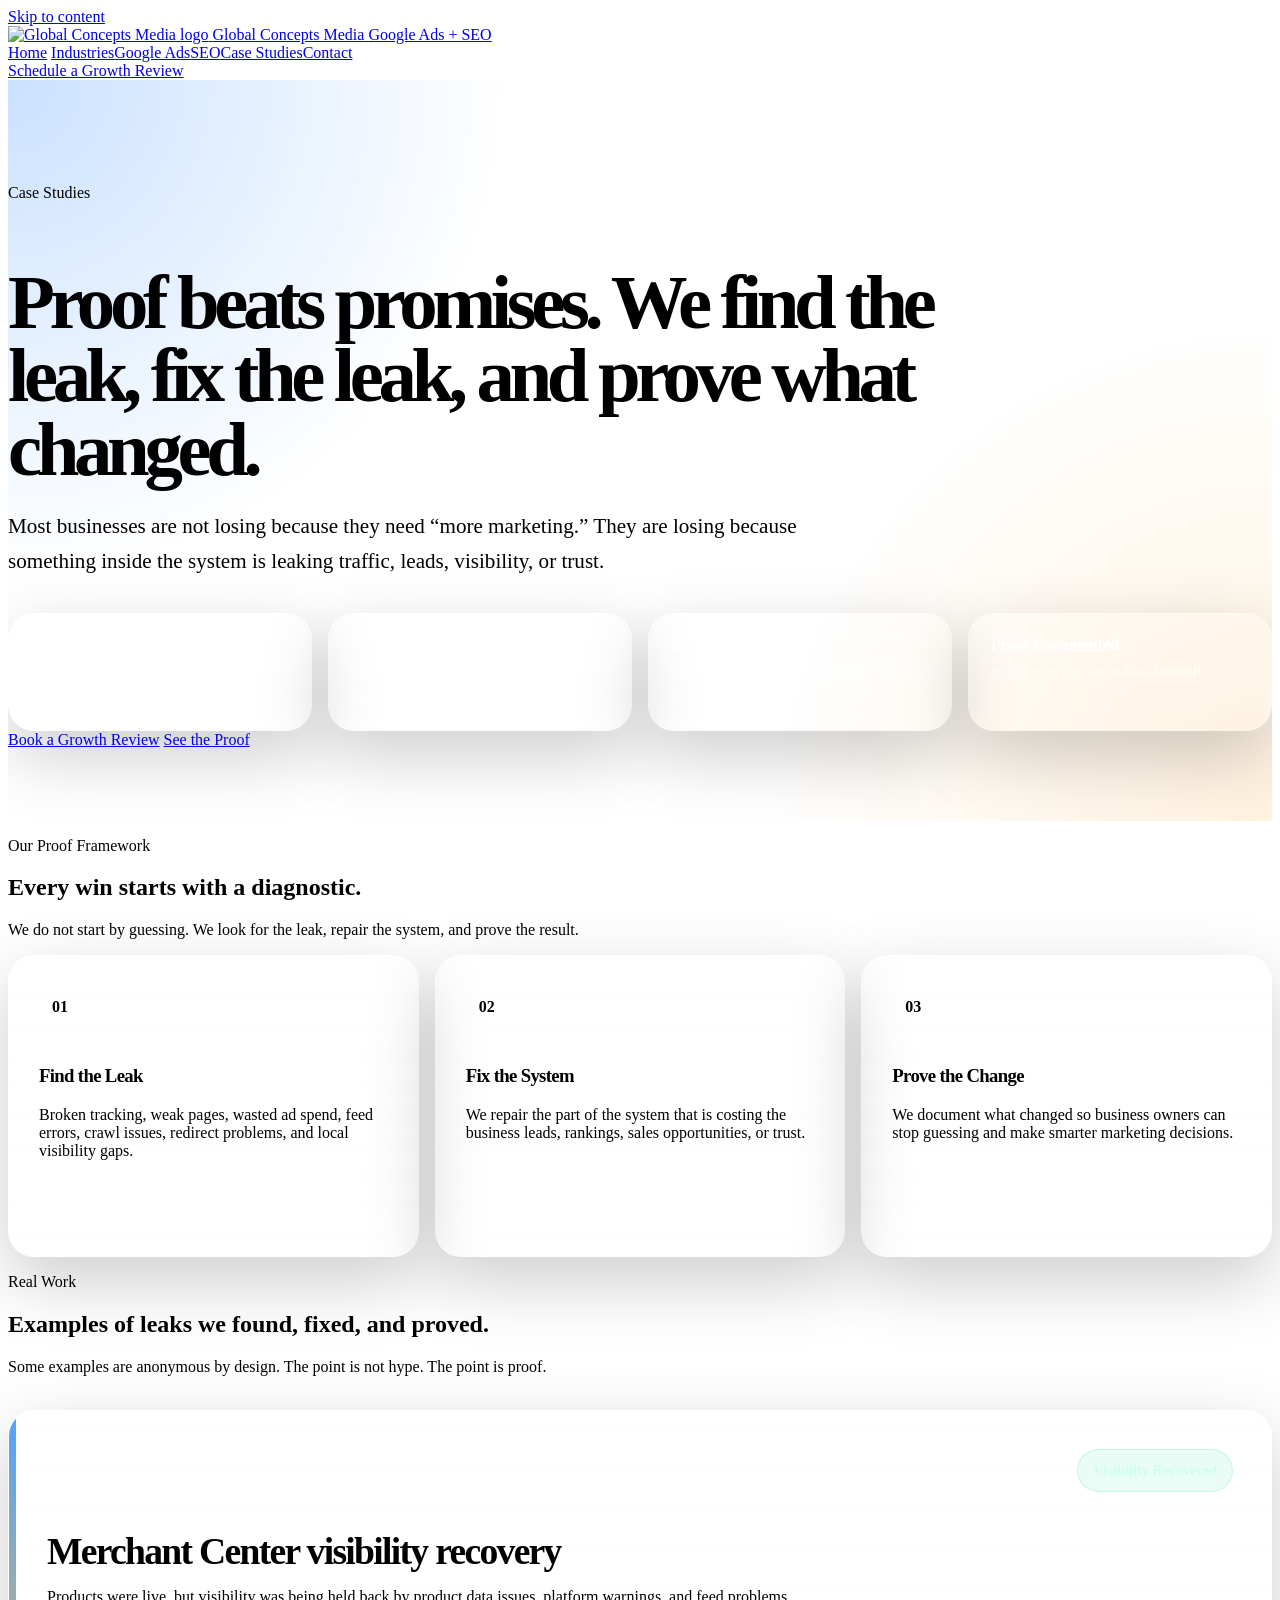
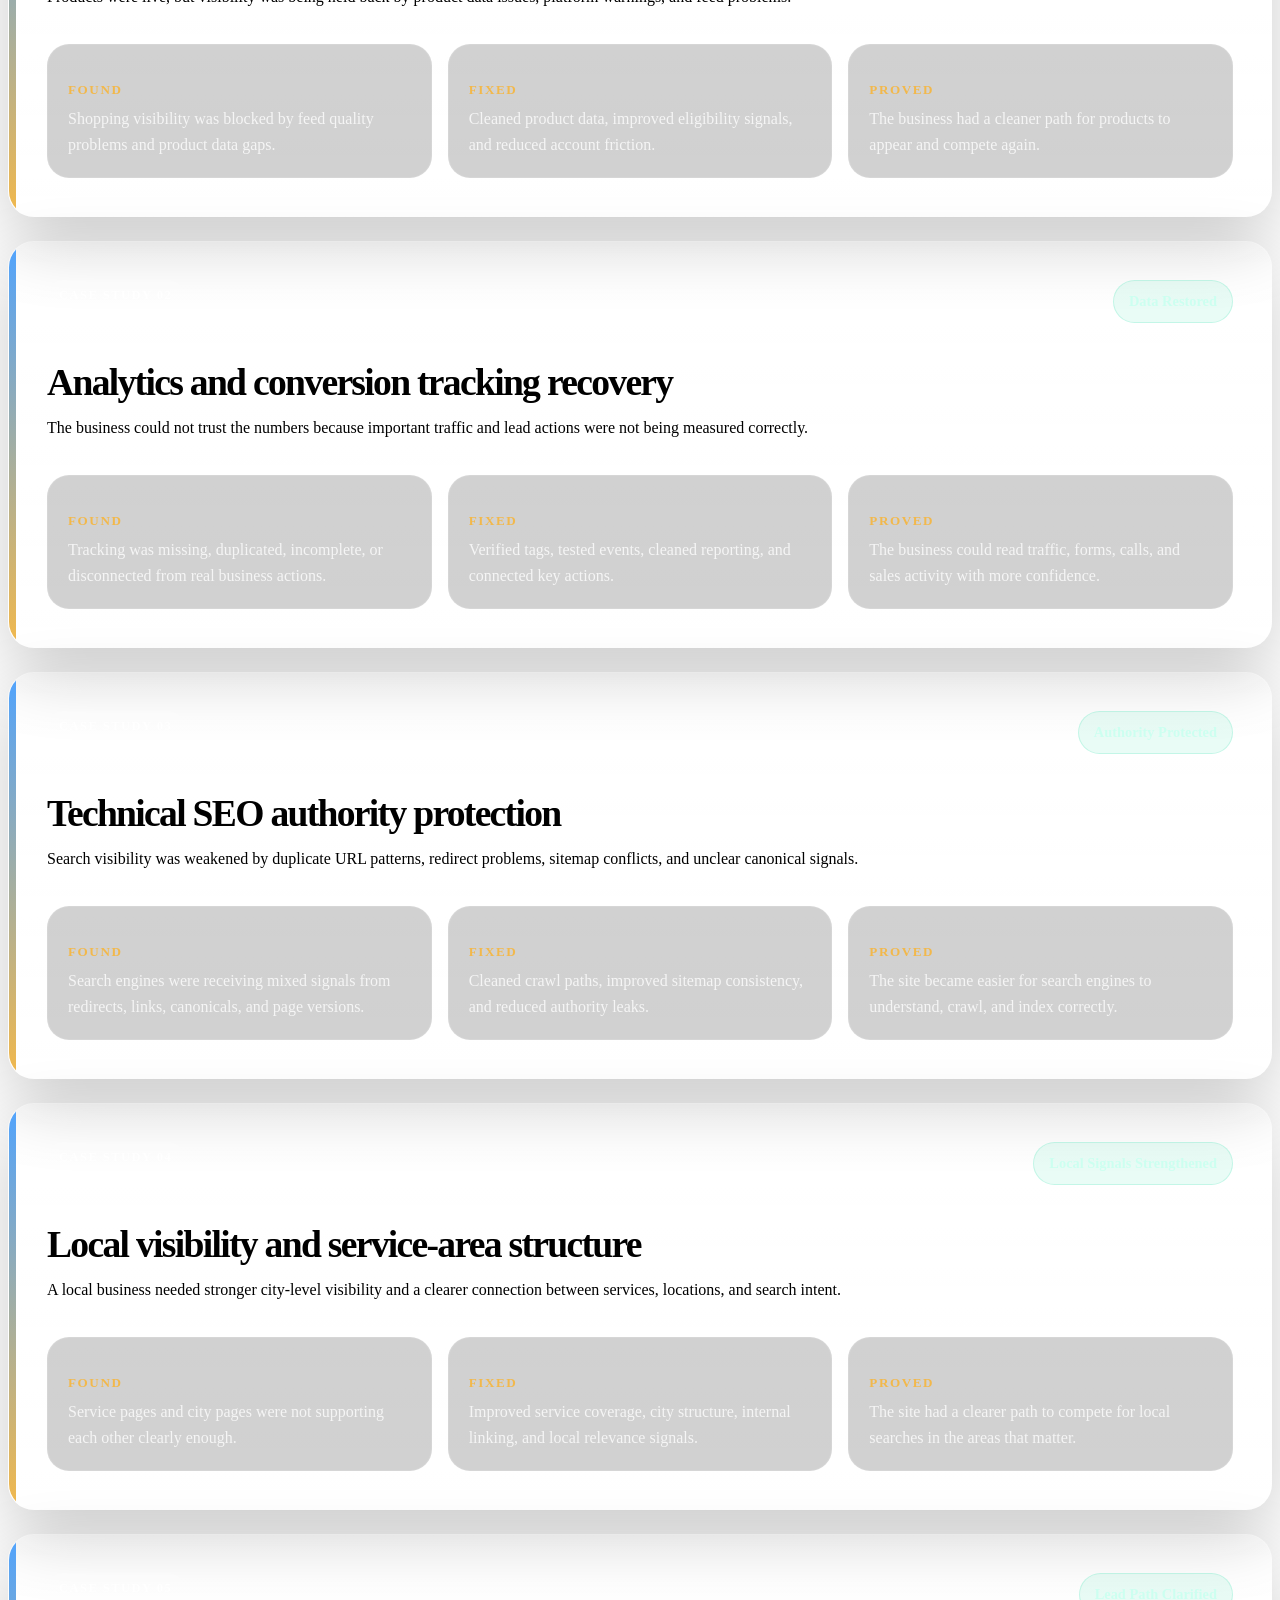
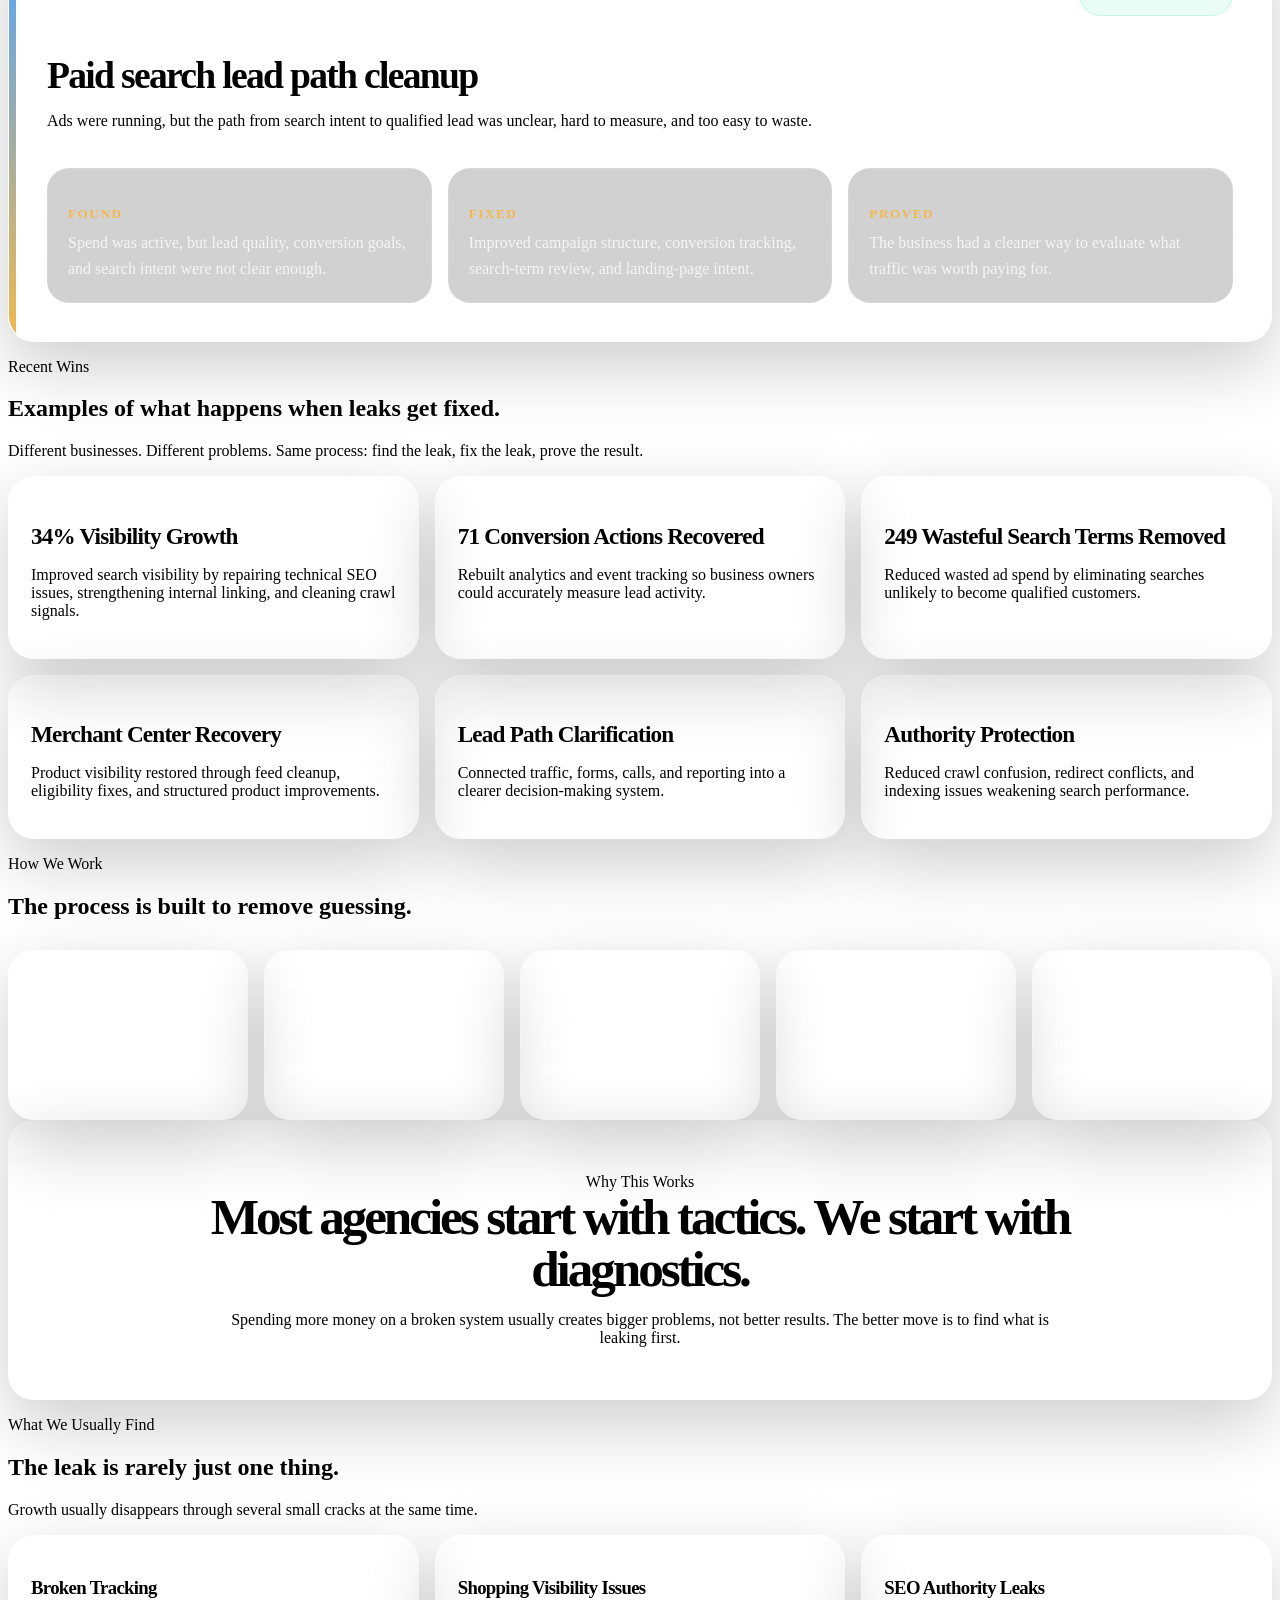
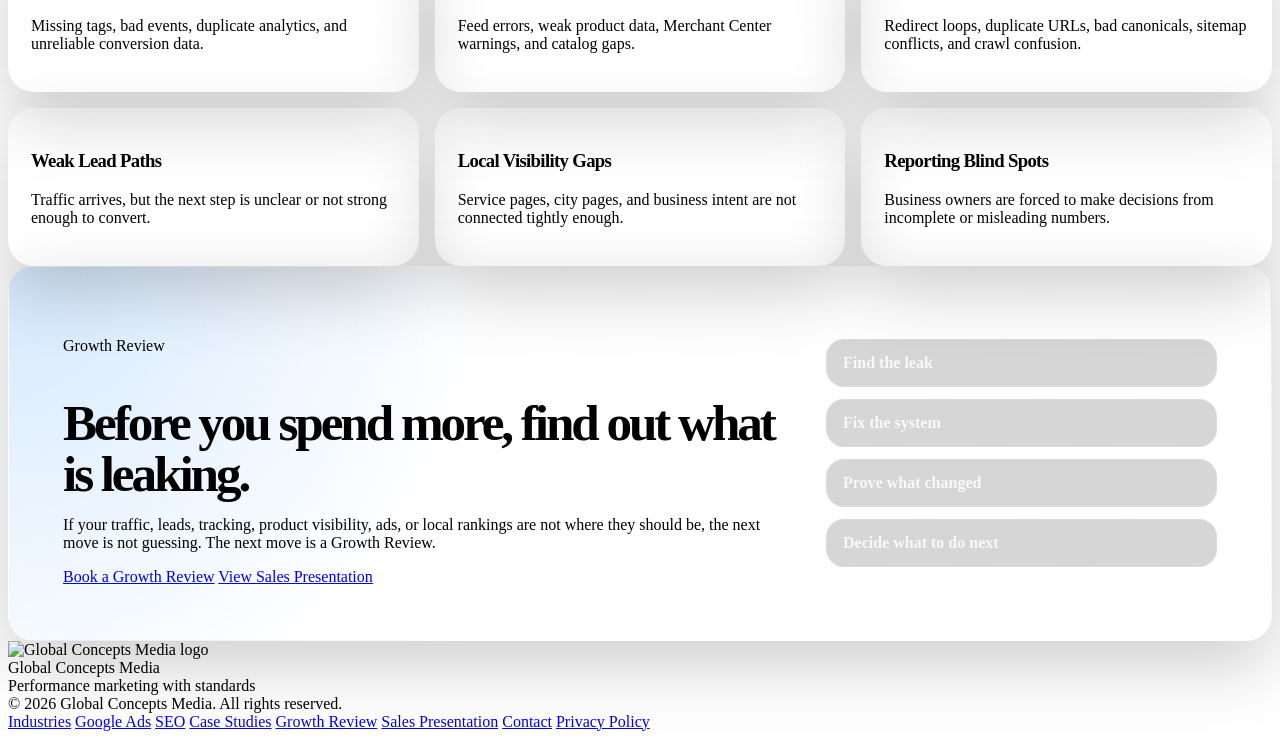
==== case-studies.html @ af535444 "Add files via upload" ====
<!doctype html>
<html lang="en">
<head>
  <meta charset="utf-8" />
  <meta name="viewport" content="width=device-width,initial-scale=1" />
  <meta name="description" content="Case studies from Global Concepts Media showing how we find traffic leaks, fix broken marketing systems, and prove measurable results." />

  <script async src="https://www.googletagmanager.com/gtag/js?id=G-0SN72D1GNG"></script>
  <script>
    window.dataLayer = window.dataLayer || [];
    function gtag(){dataLayer.push(arguments);}
    gtag('js', new Date());
    gtag('config', 'G-0SN72D1GNG', { anonymize_ip: true });
  </script>

  <title>Case Studies | Proof of Work | Global Concepts Media</title>
  <link rel="canonical" href="https://globalconceptsmedia.com/case-studies" />

  <link rel="icon" href="./images/logo.jpg" />
<link rel="stylesheet" href="./styles.css?v=20260812-1" />
<script defer src="./shared.js?v=20260812-1"></script>

  <style>
    .case-hero{position:relative;overflow:hidden;padding:88px 0 72px;background:radial-gradient(circle at top left,rgba(64,148,255,.28),transparent 34%),radial-gradient(circle at bottom right,rgba(255,180,70,.18),transparent 34%)}
    .case-hero h1{max-width:980px;font-size:clamp(2.7rem,6vw,5.5rem);line-height:.96;letter-spacing:-.07em;margin-bottom:22px}
    .case-hero .subhead{max-width:800px;font-size:clamp(1.08rem,2vw,1.32rem);line-height:1.65}
    .trust-strip,.proof-path,.case-grid,.wins-grid,.leak-grid,.timeline-grid{display:grid;gap:16px}
    .trust-strip{grid-template-columns:repeat(4,1fr);margin-top:34px}
    .proof-path,.case-grid,.wins-grid,.leak-grid{grid-template-columns:repeat(3,1fr)}
    .timeline-grid{grid-template-columns:repeat(5,1fr);margin-top:30px}
    .trust-item,.proof-step,.case-card,.win-card,.leak-card,.timeline-step,.position-box,.growth-review-box{border:1px solid rgba(255,255,255,.13);background:linear-gradient(180deg,rgba(255,255,255,.075),rgba(255,255,255,.035));border-radius:26px;box-shadow:0 24px 70px rgba(0,0,0,.20)}
    .trust-item,.win-card,.leak-card,.timeline-step{padding:22px}
    .trust-item strong{display:block;color:#fff;margin-bottom:6px}
    .trust-item span,.timeline-step p{color:rgba(255,255,255,.74);line-height:1.5}
    .proof-step{padding:30px;min-height:240px}
    .proof-step .num{display:inline-flex;width:42px;height:42px;align-items:center;justify-content:center;border-radius:999px;background:rgba(255,255,255,.12);font-weight:900;margin-bottom:18px}
    .proof-step h3,.win-card h3,.leak-card h3{letter-spacing:-.035em}
    .case-stack{display:grid;gap:24px;margin-top:34px}
    .case-card{position:relative;overflow:hidden;padding:clamp(24px,4vw,38px)}
    .case-card:before{content:"";position:absolute;inset:0 auto 0 0;width:7px;background:linear-gradient(180deg,#4fa3ff,#f2b84b)}
    .case-top{display:flex;justify-content:space-between;gap:24px;align-items:flex-start;margin-bottom:22px}
    .case-label{display:inline-flex;padding:8px 12px;border-radius:999px;background:rgba(255,255,255,.09);color:rgba(255,255,255,.78);font-size:.78rem;font-weight:900;text-transform:uppercase;letter-spacing:.12em;margin-bottom:14px}
    .case-card h3{font-size:clamp(1.7rem,3vw,2.35rem);line-height:1.06;letter-spacing:-.045em;margin-bottom:12px}
    .result-badge{flex:0 0 auto;border-radius:999px;padding:12px 15px;background:rgba(99,230,190,.14);border:1px solid rgba(99,230,190,.28);color:#ccfff0;font-weight:900;font-size:.9rem;white-space:nowrap}
    .case-box{border-radius:22px;padding:20px;background:rgba(0,0,0,.18);border:1px solid rgba(255,255,255,.11)}
    .case-box h4{margin-bottom:8px;font-size:.82rem;text-transform:uppercase;letter-spacing:.12em;color:#f2b84b}
    .case-box p{margin:0;color:rgba(255,255,255,.78);line-height:1.6}
    .win-card h3{font-size:1.45rem;margin-bottom:10px}
    .timeline-step strong{display:block;font-size:1.05rem;color:#fff;margin-bottom:8px}
    .position-box{padding:clamp(28px,5vw,52px);text-align:center}
    .position-box h2{max-width:880px;margin:0 auto 16px;font-size:clamp(2rem,4vw,3.4rem);line-height:1.02;letter-spacing:-.06em}
    .position-box p{max-width:820px;margin:0 auto}
    .growth-review-box{padding:clamp(30px,5vw,54px);background:radial-gradient(circle at top left,rgba(79,163,255,.24),transparent 36%),linear-gradient(135deg,rgba(255,255,255,.10),rgba(255,255,255,.04))}
    .growth-review-inner{display:grid;grid-template-columns:1.5fr .8fr;gap:30px;align-items:center}
    .growth-review-inner h2{font-size:clamp(2.1rem,4vw,3.6rem);letter-spacing:-.06em;line-height:1;margin-bottom:16px}
    .review-list{display:grid;gap:12px}
    .review-list div{padding:14px 16px;border-radius:18px;background:rgba(0,0,0,.16);border:1px solid rgba(255,255,255,.10);color:rgba(255,255,255,.82);font-weight:800}
    @media(max-width:900px){.trust-strip,.proof-path,.case-grid,.wins-grid,.leak-grid,.timeline-grid,.growth-review-inner{grid-template-columns:1fr}.case-top{flex-direction:column}.result-badge{white-space:normal}}
  </style>
</head>

<body>
  <a class="skip-link" href="#main">Skip to content</a>
  <div id="site-header"></div>

  <main id="main">

    <section class="page-hero case-hero">
      <div class="container">
        <p class="eyebrow">Case Studies</p>
        <h1>Proof beats promises. <span class="grad">We find the leak, fix the leak, and prove what changed.</span></h1>
        <p class="subhead">Most businesses are not losing because they need “more marketing.” They are losing because something inside the system is leaking traffic, leads, visibility, or trust.</p>

        <div class="trust-strip">
          <div class="trust-item"><strong>Tracking Repaired</strong><span>So decisions are based on real activity.</span></div>
          <div class="trust-item"><strong>Visibility Recovered</strong><span>So pages and products can be found again.</span></div>
          <div class="trust-item"><strong>Lead Paths Clarified</strong><span>So traffic has a better chance to become business.</span></div>
          <div class="trust-item"><strong>Proof Documented</strong><span>So owners can see what changed.</span></div>
        </div>

        <div class="cta-row">
          <a class="btn btn-primary" href="./contact.html">Book a Growth Review</a>
          <a class="btn btn-ghost" href="#case-studies">See the Proof</a>
        </div>
      </div>
    </section>

    <section class="section">
      <div class="container">
        <div class="section-head">
          <p class="eyebrow">Our Proof Framework</p>
          <h2>Every win starts with a diagnostic.</h2>
          <p class="muted">We do not start by guessing. We look for the leak, repair the system, and prove the result.</p>
        </div>

        <div class="proof-path">
          <article class="proof-step"><span class="num">01</span><h3>Find the Leak</h3><p class="muted">Broken tracking, weak pages, wasted ad spend, feed errors, crawl issues, redirect problems, and local visibility gaps.</p></article>
          <article class="proof-step"><span class="num">02</span><h3>Fix the System</h3><p class="muted">We repair the part of the system that is costing the business leads, rankings, sales opportunities, or trust.</p></article>
          <article class="proof-step"><span class="num">03</span><h3>Prove the Change</h3><p class="muted">We document what changed so business owners can stop guessing and make smarter marketing decisions.</p></article>
        </div>
      </div>
    </section>

    <section class="section" id="case-studies">
      <div class="container">
        <div class="section-head">
          <p class="eyebrow">Real Work</p>
          <h2>Examples of leaks we found, fixed, and proved.</h2>
          <p class="muted">Some examples are anonymous by design. The point is not hype. The point is proof.</p>
        </div>

        <div class="case-stack">

          <article class="case-card">
            <div class="case-top"><div><div class="case-label">Case Study 01</div><h3>Merchant Center visibility recovery</h3><p class="muted">Products were live, but visibility was being held back by product data issues, platform warnings, and feed problems.</p></div><div class="result-badge">Visibility Recovered</div></div>
            <div class="case-grid"><div class="case-box"><h4>Found</h4><p>Shopping visibility was blocked by feed quality problems and product data gaps.</p></div><div class="case-box"><h4>Fixed</h4><p>Cleaned product data, improved eligibility signals, and reduced account friction.</p></div><div class="case-box"><h4>Proved</h4><p>The business had a cleaner path for products to appear and compete again.</p></div></div>
          </article>

          <article class="case-card">
            <div class="case-top"><div><div class="case-label">Case Study 02</div><h3>Analytics and conversion tracking recovery</h3><p class="muted">The business could not trust the numbers because important traffic and lead actions were not being measured correctly.</p></div><div class="result-badge">Data Restored</div></div>
            <div class="case-grid"><div class="case-box"><h4>Found</h4><p>Tracking was missing, duplicated, incomplete, or disconnected from real business actions.</p></div><div class="case-box"><h4>Fixed</h4><p>Verified tags, tested events, cleaned reporting, and connected key actions.</p></div><div class="case-box"><h4>Proved</h4><p>The business could read traffic, forms, calls, and sales activity with more confidence.</p></div></div>
          </article>

          <article class="case-card">
            <div class="case-top"><div><div class="case-label">Case Study 03</div><h3>Technical SEO authority protection</h3><p class="muted">Search visibility was weakened by duplicate URL patterns, redirect problems, sitemap conflicts, and unclear canonical signals.</p></div><div class="result-badge">Authority Protected</div></div>
            <div class="case-grid"><div class="case-box"><h4>Found</h4><p>Search engines were receiving mixed signals from redirects, links, canonicals, and page versions.</p></div><div class="case-box"><h4>Fixed</h4><p>Cleaned crawl paths, improved sitemap consistency, and reduced authority leaks.</p></div><div class="case-box"><h4>Proved</h4><p>The site became easier for search engines to understand, crawl, and index correctly.</p></div></div>
          </article>

          <article class="case-card">
            <div class="case-top"><div><div class="case-label">Case Study 04</div><h3>Local visibility and service-area structure</h3><p class="muted">A local business needed stronger city-level visibility and a clearer connection between services, locations, and search intent.</p></div><div class="result-badge">Local Signals Strengthened</div></div>
            <div class="case-grid"><div class="case-box"><h4>Found</h4><p>Service pages and city pages were not supporting each other clearly enough.</p></div><div class="case-box"><h4>Fixed</h4><p>Improved service coverage, city structure, internal linking, and local relevance signals.</p></div><div class="case-box"><h4>Proved</h4><p>The site had a clearer path to compete for local searches in the areas that matter.</p></div></div>
          </article>

          <article class="case-card">
            <div class="case-top"><div><div class="case-label">Case Study 05</div><h3>Paid search lead path cleanup</h3><p class="muted">Ads were running, but the path from search intent to qualified lead was unclear, hard to measure, and too easy to waste.</p></div><div class="result-badge">Lead Path Clarified</div></div>
            <div class="case-grid"><div class="case-box"><h4>Found</h4><p>Spend was active, but lead quality, conversion goals, and search intent were not clear enough.</p></div><div class="case-box"><h4>Fixed</h4><p>Improved campaign structure, conversion tracking, search-term review, and landing-page intent.</p></div><div class="case-box"><h4>Proved</h4><p>The business had a cleaner way to evaluate what traffic was worth paying for.</p></div></div>
          </article>

        </div>
      </div>
    </section>

    <section class="section">
      <div class="container">
        <div class="section-head">
          <p class="eyebrow">Recent Wins</p>
          <h2>Examples of what happens when leaks get fixed.</h2>
          <p class="muted">Different businesses. Different problems. Same process: find the leak, fix the leak, prove the result.</p>
        </div>

        <div class="wins-grid">
          <article class="win-card"><h3>34% Visibility Growth</h3><p class="muted">Improved search visibility by repairing technical SEO issues, strengthening internal linking, and cleaning crawl signals.</p></article>
          <article class="win-card"><h3>71 Conversion Actions Recovered</h3><p class="muted">Rebuilt analytics and event tracking so business owners could accurately measure lead activity.</p></article>
          <article class="win-card"><h3>249 Wasteful Search Terms Removed</h3><p class="muted">Reduced wasted ad spend by eliminating searches unlikely to become qualified customers.</p></article>
          <article class="win-card"><h3>Merchant Center Recovery</h3><p class="muted">Product visibility restored through feed cleanup, eligibility fixes, and structured product improvements.</p></article>
          <article class="win-card"><h3>Lead Path Clarification</h3><p class="muted">Connected traffic, forms, calls, and reporting into a clearer decision-making system.</p></article>
          <article class="win-card"><h3>Authority Protection</h3><p class="muted">Reduced crawl confusion, redirect conflicts, and indexing issues weakening search performance.</p></article>
        </div>
      </div>
    </section>

    <section class="section">
      <div class="container">
        <div class="section-head">
          <p class="eyebrow">How We Work</p>
          <h2>The process is built to remove guessing.</h2>
        </div>

        <div class="timeline-grid">
          <div class="timeline-step"><strong>Discovery</strong><p>Understand the business, offer, traffic, and current lead flow.</p></div>
          <div class="timeline-step"><strong>Diagnosis</strong><p>Find the leak inside tracking, SEO, ads, pages, feeds, or reporting.</p></div>
          <div class="timeline-step"><strong>Repair</strong><p>Fix the part of the system causing lost visibility or lost leads.</p></div>
          <div class="timeline-step"><strong>Verification</strong><p>Test the fix and confirm the system is working properly.</p></div>
          <div class="timeline-step"><strong>Growth Review</strong><p>Show what changed and decide the highest-value next move.</p></div>
        </div>
      </div>
    </section>

    <section class="section">
      <div class="container">
        <div class="position-box">
          <p class="eyebrow">Why This Works</p>
          <h2>Most agencies start with tactics. We start with diagnostics.</h2>
          <p class="muted">Spending more money on a broken system usually creates bigger problems, not better results. The better move is to find what is leaking first.</p>
        </div>
      </div>
    </section>

    <section class="section problem-grid-section">
      <div class="container">
        <div class="section-head">
          <p class="eyebrow">What We Usually Find</p>
          <h2>The leak is rarely just one thing.</h2>
          <p class="muted">Growth usually disappears through several small cracks at the same time.</p>
        </div>

        <div class="leak-grid">
          <article class="leak-card"><h3>Broken Tracking</h3><p class="muted">Missing tags, bad events, duplicate analytics, and unreliable conversion data.</p></article>
          <article class="leak-card"><h3>Shopping Visibility Issues</h3><p class="muted">Feed errors, weak product data, Merchant Center warnings, and catalog gaps.</p></article>
          <article class="leak-card"><h3>SEO Authority Leaks</h3><p class="muted">Redirect loops, duplicate URLs, bad canonicals, sitemap conflicts, and crawl confusion.</p></article>
          <article class="leak-card"><h3>Weak Lead Paths</h3><p class="muted">Traffic arrives, but the next step is unclear or not strong enough to convert.</p></article>
          <article class="leak-card"><h3>Local Visibility Gaps</h3><p class="muted">Service pages, city pages, and business intent are not connected tightly enough.</p></article>
          <article class="leak-card"><h3>Reporting Blind Spots</h3><p class="muted">Business owners are forced to make decisions from incomplete or misleading numbers.</p></article>
        </div>
      </div>
    </section>

    <section class="section final-cta">
      <div class="container">
        <div class="growth-review-box">
          <div class="growth-review-inner">
            <div>
              <p class="eyebrow">Growth Review</p>
              <h2>Before you spend more, find out what is leaking.</h2>
              <p class="muted">If your traffic, leads, tracking, product visibility, ads, or local rankings are not where they should be, the next move is not guessing. The next move is a Growth Review.</p>
              <div class="cta-row">
                <a class="btn btn-primary" href="./contact.html">Book a Growth Review</a>
                <a class="btn btn-ghost" href="./sales-presentation.html">View Sales Presentation</a>
              </div>
            </div>

            <div class="review-list">
              <div>Find the leak</div>
              <div>Fix the system</div>
              <div>Prove what changed</div>
              <div>Decide what to do next</div>
            </div>
          </div>
        </div>
      </div>
    </section>

  </main>

  <div id="site-footer"></div>
</body>
</html>
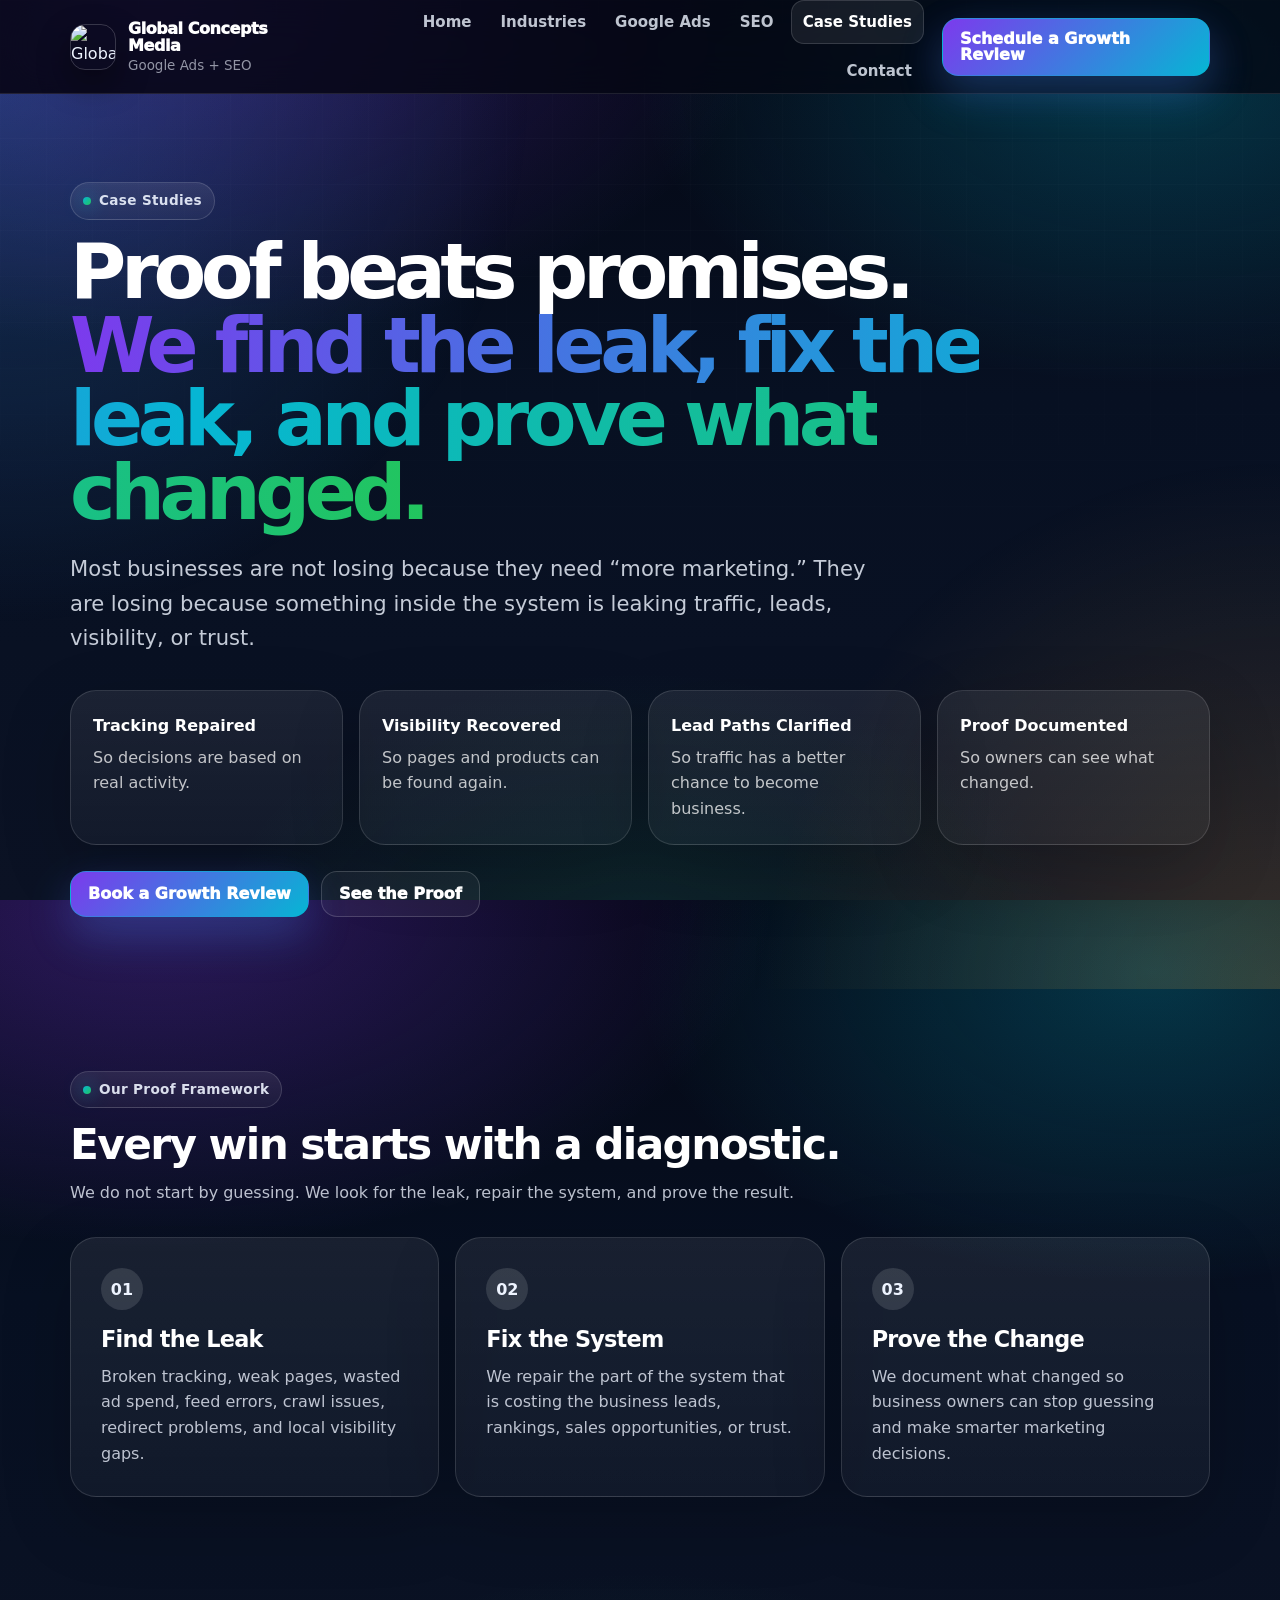
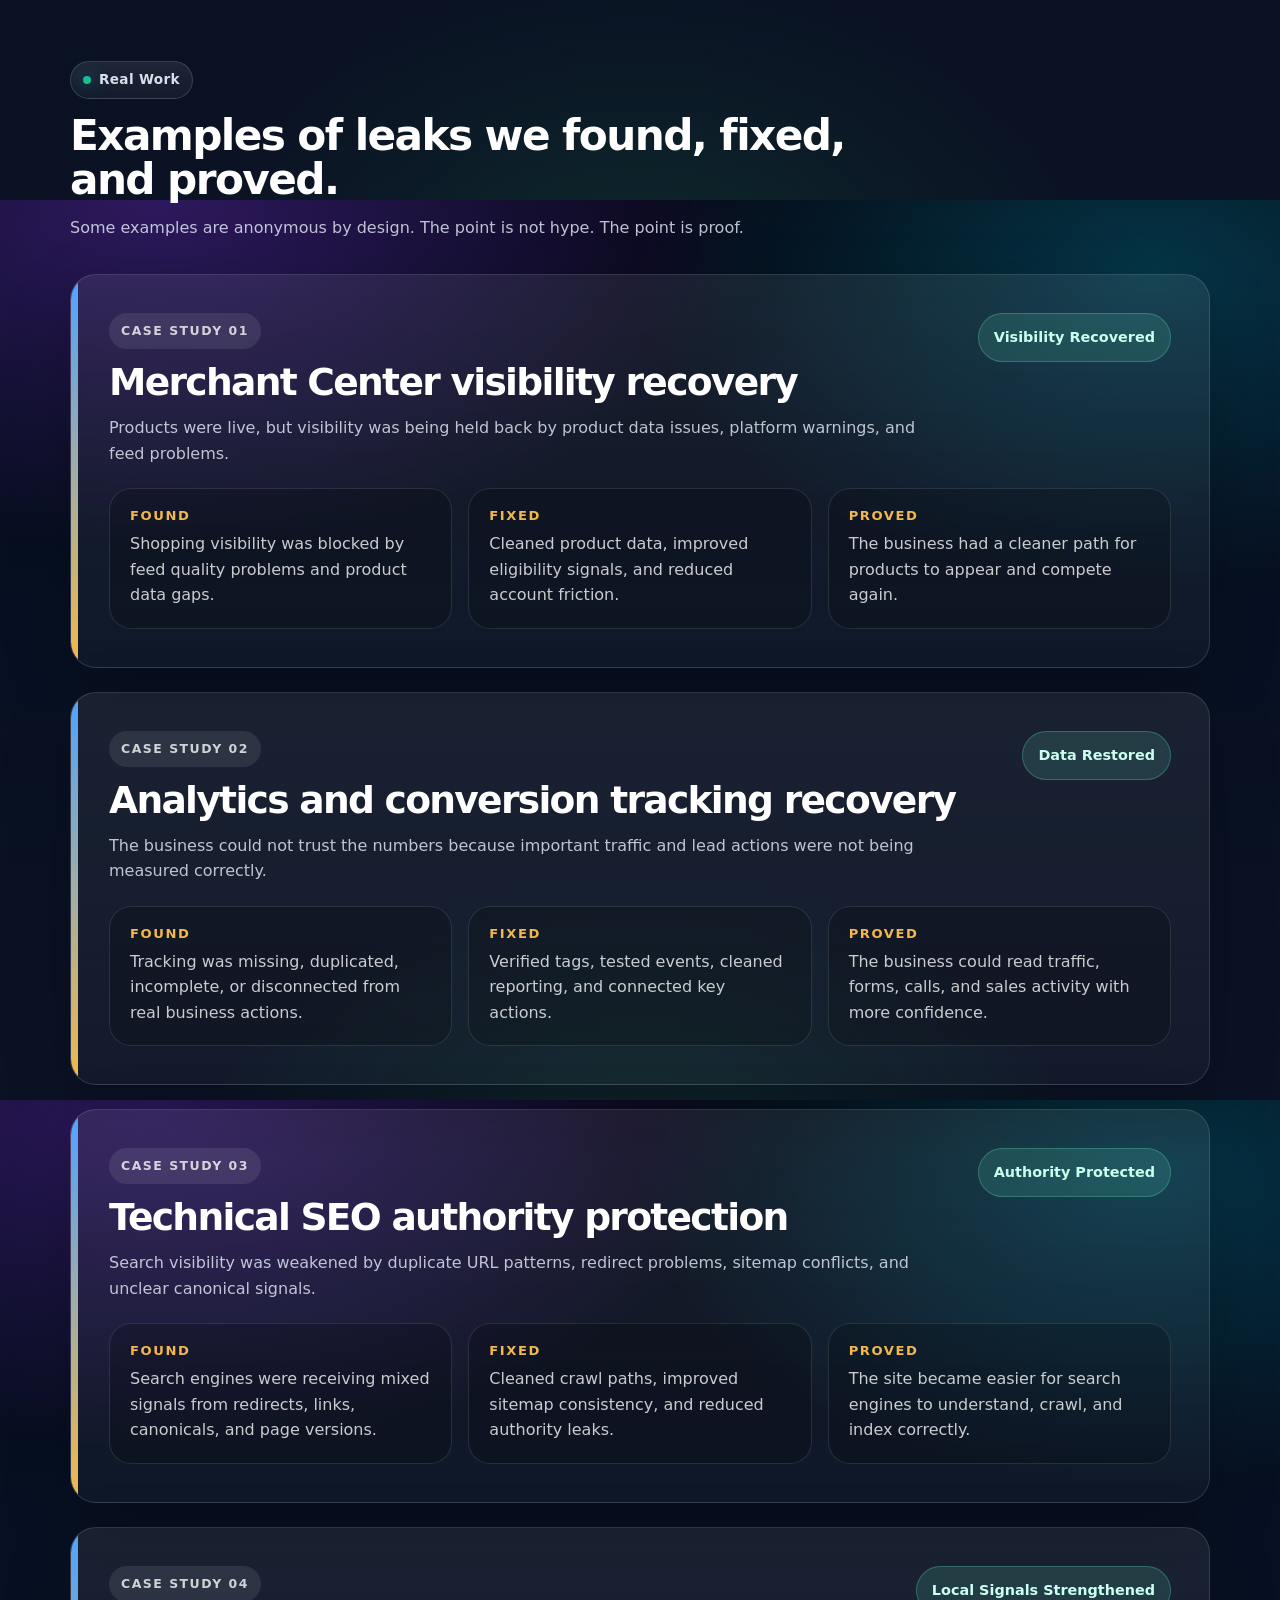
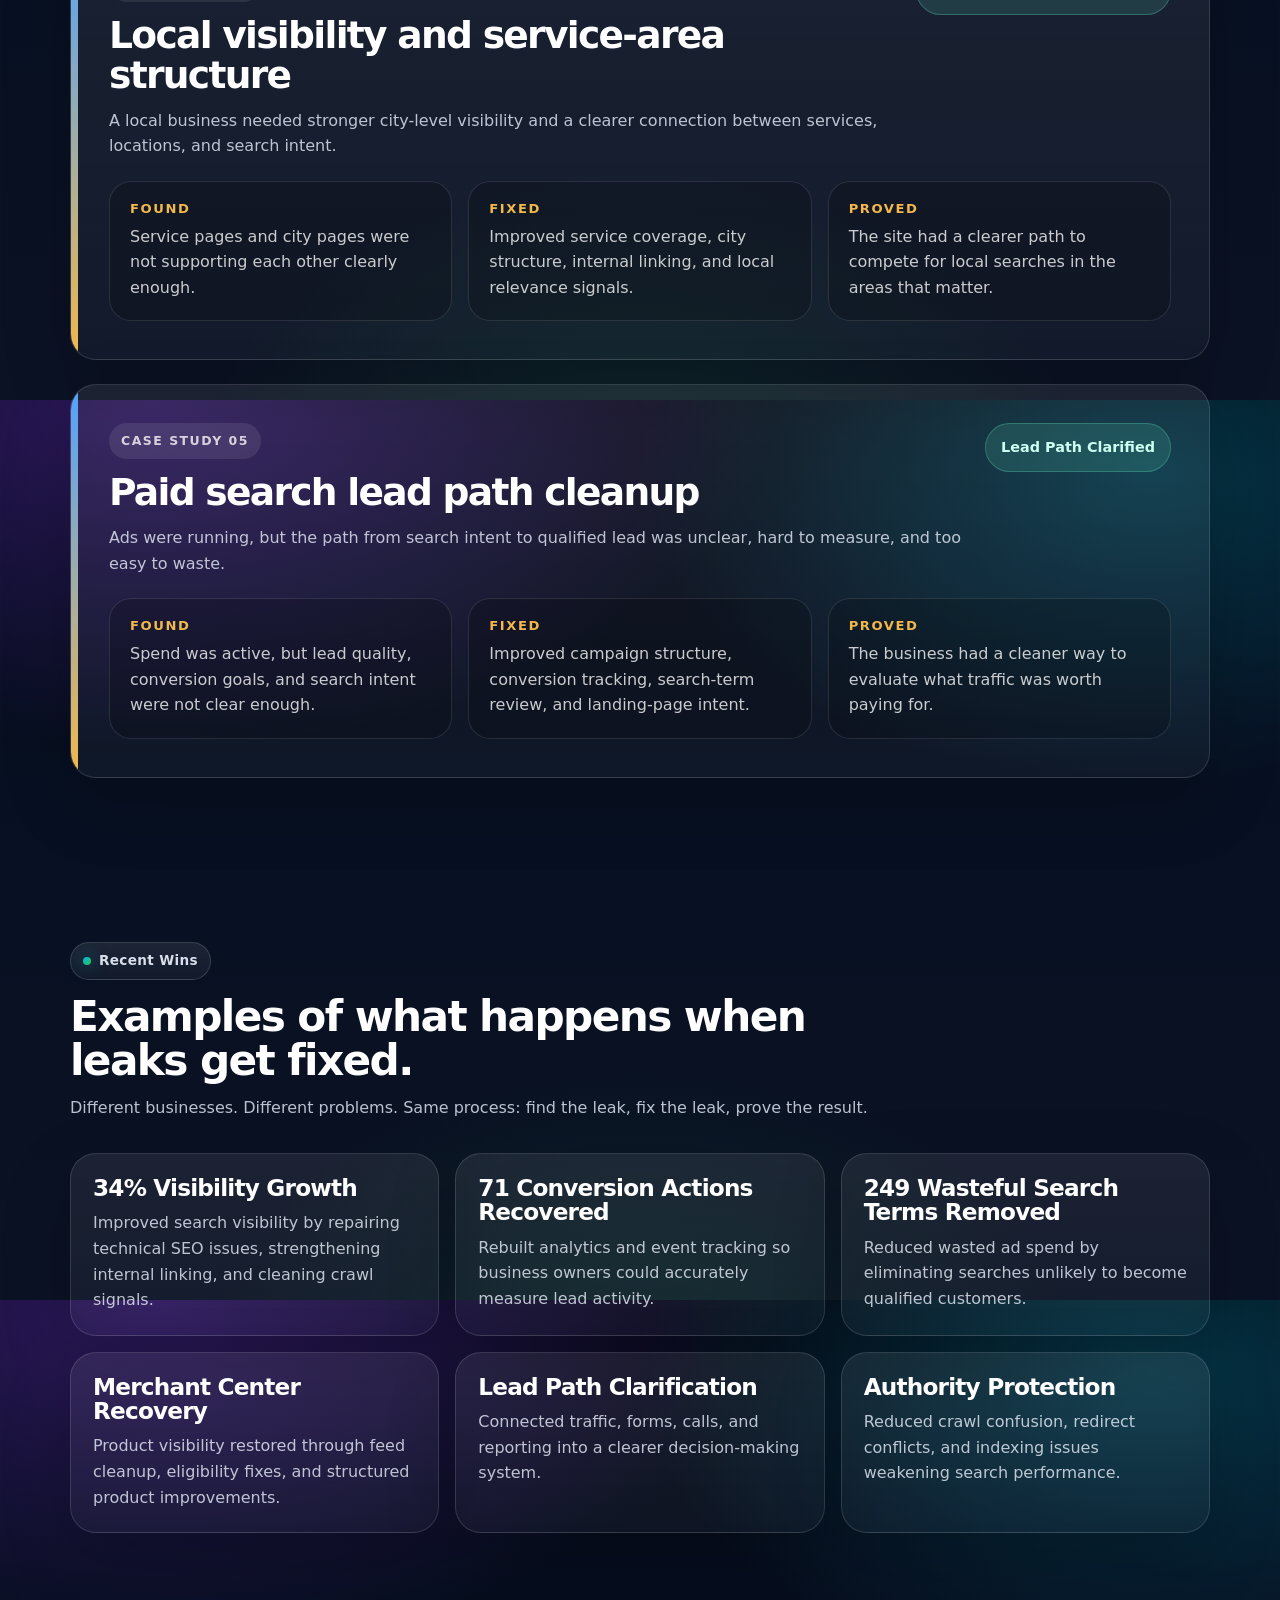
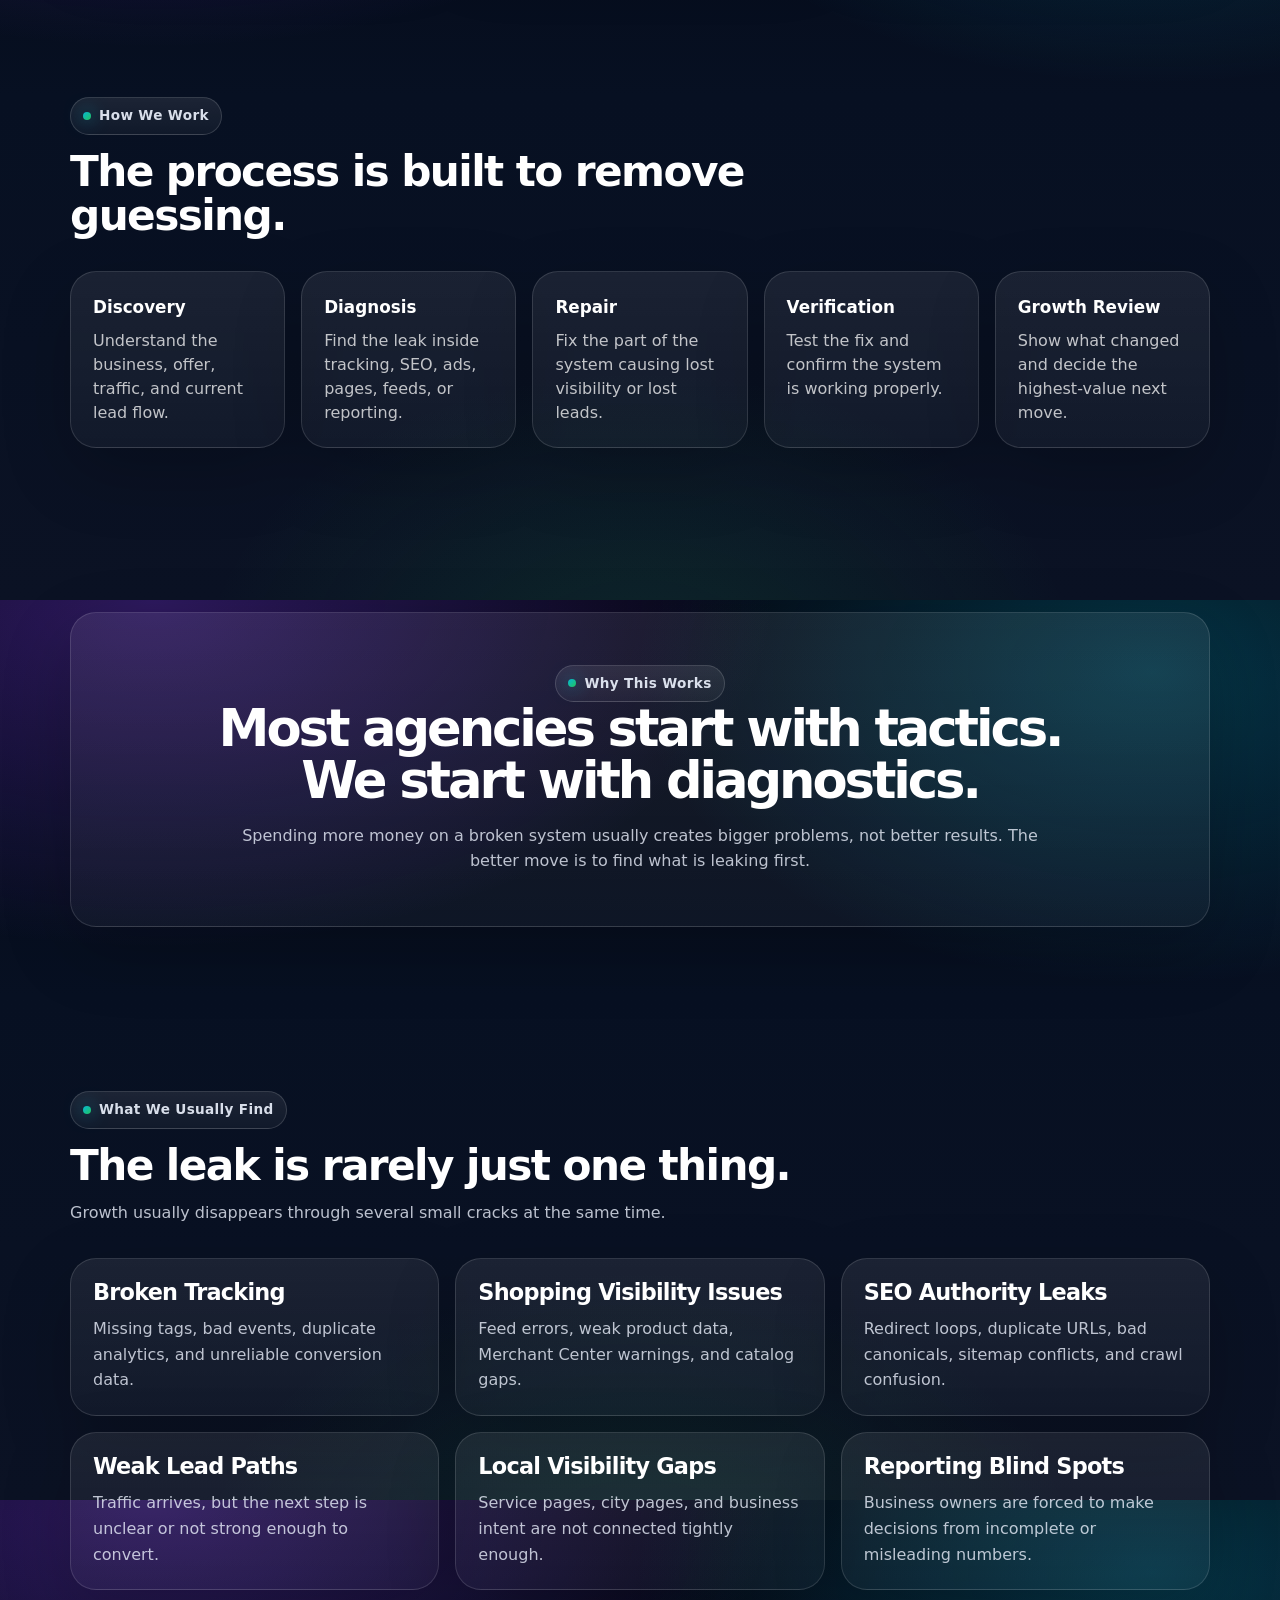
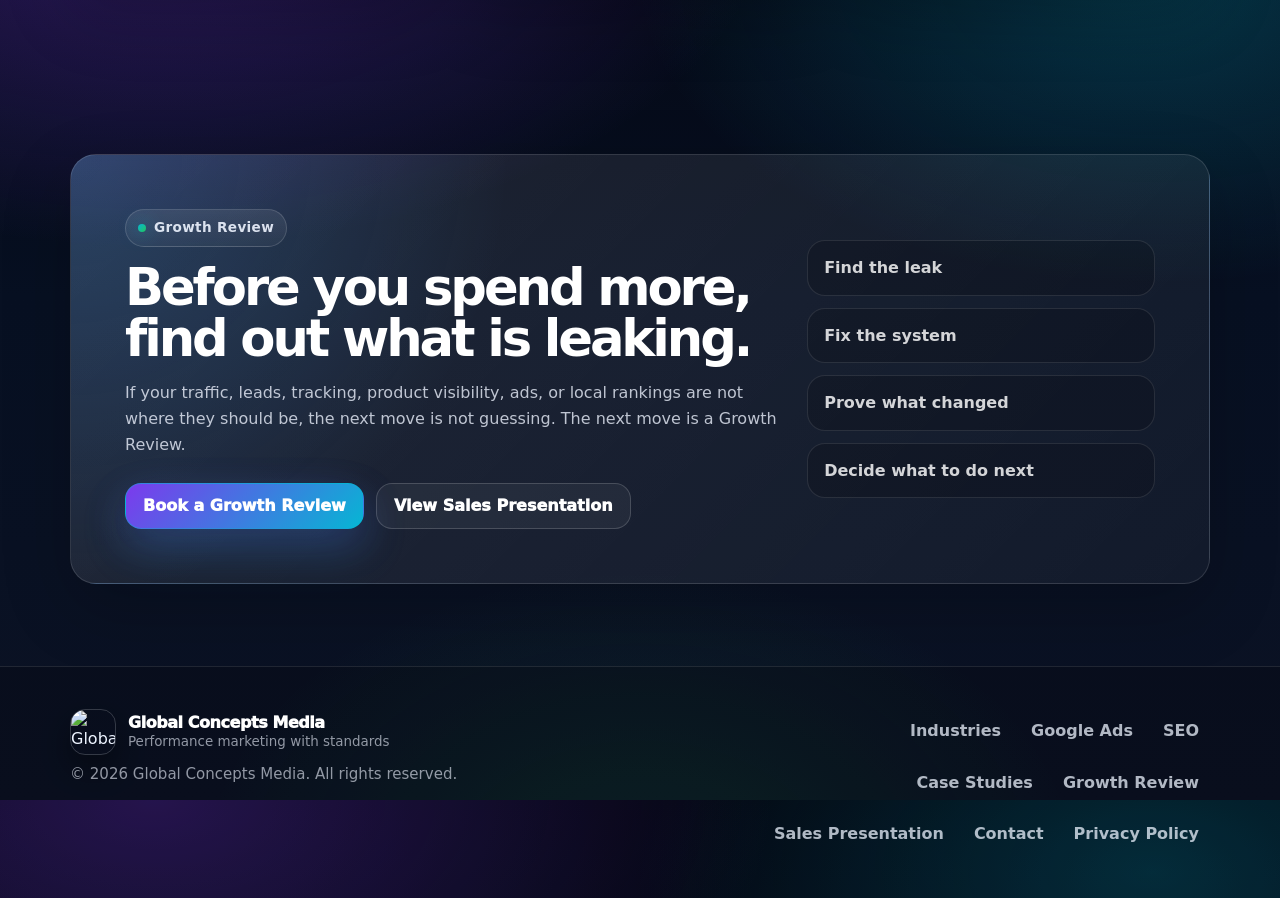
==== commit 2264d4cc: "Update case-studies.html" ====
--- a/case-studies.html
+++ b/case-studies.html
@@ -1,66 +1,372 @@
+<!-- =========================================================
+   Global Concepts Media
+   File: case-studies.html
+   Version: 1.0.0
+   Updated: 2026-09-14
+   Status: Production Road-Test Candidate
+   Sprint: Core Web Vitals — Case Studies GA4 Migration
+
+   Performance changes:
+     1. Removed immediate external GA4 JavaScript from the head.
+     2. Migrated GA4 from G-0SN72D1GNG to G-SS32Y6EEDM.
+     3. Delayed Google Analytics until first interaction or
+        7 seconds after window load.
+     4. Added connection hints for Google Analytics origins.
+     5. Preserved shared.js.
+     6. Preserved all Case Studies content and page-specific CSS.
+     7. Uses the shared responsive header reservation from styles.css.
+
+   Fix → Build → Deploy → Test
+   ========================================================= -->
+
 <!doctype html>
 <html lang="en">
 <head>
   <meta charset="utf-8" />
   <meta name="viewport" content="width=device-width,initial-scale=1" />
-  <meta name="description" content="Case studies from Global Concepts Media showing how we find traffic leaks, fix broken marketing systems, and prove measurable results." />
-
-  <script async src="https://www.googletagmanager.com/gtag/js?id=G-0SN72D1GNG"></script>
+
+  <meta
+    name="description"
+    content="Case studies from Global Concepts Media showing how we find traffic leaks, fix broken marketing systems, and prove measurable results."
+  />
+
+  <title>Case Studies | Proof of Work | Global Concepts Media</title>
+
+  <link
+    rel="canonical"
+    href="https://globalconceptsmedia.com/case-studies"
+  />
+
+  <link rel="icon" href="./images/logo.jpg" />
+
+  <link
+    rel="preconnect"
+    href="https://www.googletagmanager.com"
+    crossorigin
+  />
+
+  <link
+    rel="preconnect"
+    href="https://www.google-analytics.com"
+    crossorigin
+  />
+
+  <link
+    rel="dns-prefetch"
+    href="//www.googletagmanager.com"
+  />
+
+  <link
+    rel="stylesheet"
+    href="./styles.css?v=20260914-1"
+  />
+
+  <script
+    defer
+    src="./shared.js?v=20260812-1"
+  ></script>
+
+  <style>
+    .case-hero{
+      position:relative;
+      overflow:hidden;
+      padding:88px 0 72px;
+      background:
+        radial-gradient(circle at top left,rgba(64,148,255,.28),transparent 34%),
+        radial-gradient(circle at bottom right,rgba(255,180,70,.18),transparent 34%);
+    }
+
+    .case-hero h1{
+      max-width:980px;
+      font-size:clamp(2.7rem,6vw,5.5rem);
+      line-height:.96;
+      letter-spacing:-.07em;
+      margin-bottom:22px;
+    }
+
+    .case-hero .subhead{
+      max-width:800px;
+      font-size:clamp(1.08rem,2vw,1.32rem);
+      line-height:1.65;
+    }
+
+    .trust-strip,
+    .proof-path,
+    .case-grid,
+    .wins-grid,
+    .leak-grid,
+    .timeline-grid{
+      display:grid;
+      gap:16px;
+    }
+
+    .trust-strip{
+      grid-template-columns:repeat(4,1fr);
+      margin-top:34px;
+    }
+
+    .proof-path,
+    .case-grid,
+    .wins-grid,
+    .leak-grid{
+      grid-template-columns:repeat(3,1fr);
+    }
+
+    .timeline-grid{
+      grid-template-columns:repeat(5,1fr);
+      margin-top:30px;
+    }
+
+    .trust-item,
+    .proof-step,
+    .case-card,
+    .win-card,
+    .leak-card,
+    .timeline-step,
+    .position-box,
+    .growth-review-box{
+      border:1px solid rgba(255,255,255,.13);
+      background:linear-gradient(
+        180deg,
+        rgba(255,255,255,.075),
+        rgba(255,255,255,.035)
+      );
+      border-radius:26px;
+      box-shadow:0 24px 70px rgba(0,0,0,.20);
+    }
+
+    .trust-item,
+    .win-card,
+    .leak-card,
+    .timeline-step{
+      padding:22px;
+    }
+
+    .trust-item strong{
+      display:block;
+      color:#fff;
+      margin-bottom:6px;
+    }
+
+    .trust-item span,
+    .timeline-step p{
+      color:rgba(255,255,255,.74);
+      line-height:1.5;
+    }
+
+    .proof-step{
+      padding:30px;
+      min-height:240px;
+    }
+
+    .proof-step .num{
+      display:inline-flex;
+      width:42px;
+      height:42px;
+      align-items:center;
+      justify-content:center;
+      border-radius:999px;
+      background:rgba(255,255,255,.12);
+      font-weight:900;
+      margin-bottom:18px;
+    }
+
+    .proof-step h3,
+    .win-card h3,
+    .leak-card h3{
+      letter-spacing:-.035em;
+    }
+
+    .case-stack{
+      display:grid;
+      gap:24px;
+      margin-top:34px;
+    }
+
+    .case-card{
+      position:relative;
+      overflow:hidden;
+      padding:clamp(24px,4vw,38px);
+    }
+
+    .case-card:before{
+      content:"";
+      position:absolute;
+      inset:0 auto 0 0;
+      width:7px;
+      background:linear-gradient(180deg,#4fa3ff,#f2b84b);
+    }
+
+    .case-top{
+      display:flex;
+      justify-content:space-between;
+      gap:24px;
+      align-items:flex-start;
+      margin-bottom:22px;
+    }
+
+    .case-label{
+      display:inline-flex;
+      padding:8px 12px;
+      border-radius:999px;
+      background:rgba(255,255,255,.09);
+      color:rgba(255,255,255,.78);
+      font-size:.78rem;
+      font-weight:900;
+      text-transform:uppercase;
+      letter-spacing:.12em;
+      margin-bottom:14px;
+    }
+
+    .case-card h3{
+      font-size:clamp(1.7rem,3vw,2.35rem);
+      line-height:1.06;
+      letter-spacing:-.045em;
+      margin-bottom:12px;
+    }
+
+    .result-badge{
+      flex:0 0 auto;
+      border-radius:999px;
+      padding:12px 15px;
+      background:rgba(99,230,190,.14);
+      border:1px solid rgba(99,230,190,.28);
+      color:#ccfff0;
+      font-weight:900;
+      font-size:.9rem;
+      white-space:nowrap;
+    }
+
+    .case-box{
+      border-radius:22px;
+      padding:20px;
+      background:rgba(0,0,0,.18);
+      border:1px solid rgba(255,255,255,.11);
+    }
+
+    .case-box h4{
+      margin-bottom:8px;
+      font-size:.82rem;
+      text-transform:uppercase;
+      letter-spacing:.12em;
+      color:#f2b84b;
+    }
+
+    .case-box p{
+      margin:0;
+      color:rgba(255,255,255,.78);
+      line-height:1.6;
+    }
+
+    .win-card h3{
+      font-size:1.45rem;
+      margin-bottom:10px;
+    }
+
+    .timeline-step strong{
+      display:block;
+      font-size:1.05rem;
+      color:#fff;
+      margin-bottom:8px;
+    }
+
+    .position-box{
+      padding:clamp(28px,5vw,52px);
+      text-align:center;
+    }
+
+    .position-box h2{
+      max-width:880px;
+      margin:0 auto 16px;
+      font-size:clamp(2rem,4vw,3.4rem);
+      line-height:1.02;
+      letter-spacing:-.06em;
+    }
+
+    .position-box p{
+      max-width:820px;
+      margin:0 auto;
+    }
+
+    .growth-review-box{
+      padding:clamp(30px,5vw,54px);
+      background:
+        radial-gradient(circle at top left,rgba(79,163,255,.24),transparent 36%),
+        linear-gradient(135deg,rgba(255,255,255,.10),rgba(255,255,255,.04));
+    }
+
+    .growth-review-inner{
+      display:grid;
+      grid-template-columns:1.5fr .8fr;
+      gap:30px;
+      align-items:center;
+    }
+
+    .growth-review-inner h2{
+      font-size:clamp(2.1rem,4vw,3.6rem);
+      letter-spacing:-.06em;
+      line-height:1;
+      margin-bottom:16px;
+    }
+
+    .review-list{
+      display:grid;
+      gap:12px;
+    }
+
+    .review-list div{
+      padding:14px 16px;
+      border-radius:18px;
+      background:rgba(0,0,0,.16);
+      border:1px solid rgba(255,255,255,.10);
+      color:rgba(255,255,255,.82);
+      font-weight:800;
+    }
+
+    @media(max-width:900px){
+      .trust-strip,
+      .proof-path,
+      .case-grid,
+      .wins-grid,
+      .leak-grid,
+      .timeline-grid,
+      .growth-review-inner{
+        grid-template-columns:1fr;
+      }
+
+      .case-top{
+        flex-direction:column;
+      }
+
+      .result-badge{
+        white-space:normal;
+      }
+    }
+  </style>
+
+  <!-- GA4 lightweight bootstrap -->
   <script>
     window.dataLayer = window.dataLayer || [];
-    function gtag(){dataLayer.push(arguments);}
-    gtag('js', new Date());
-    gtag('config', 'G-0SN72D1GNG', { anonymize_ip: true });
+
+    function gtag() {
+      window.dataLayer.push(arguments);
+    }
+
+    gtag("js", new Date());
+
+    gtag(
+      "config",
+      "G-SS32Y6EEDM",
+      {
+        anonymize_ip: true
+      }
+    );
   </script>
-
-  <title>Case Studies | Proof of Work | Global Concepts Media</title>
-  <link rel="canonical" href="https://globalconceptsmedia.com/case-studies" />
-
-  <link rel="icon" href="./images/logo.jpg" />
-<link rel="stylesheet" href="./styles.css?v=20260812-1" />
-<script defer src="./shared.js?v=20260812-1"></script>
-
-  <style>
-    .case-hero{position:relative;overflow:hidden;padding:88px 0 72px;background:radial-gradient(circle at top left,rgba(64,148,255,.28),transparent 34%),radial-gradient(circle at bottom right,rgba(255,180,70,.18),transparent 34%)}
-    .case-hero h1{max-width:980px;font-size:clamp(2.7rem,6vw,5.5rem);line-height:.96;letter-spacing:-.07em;margin-bottom:22px}
-    .case-hero .subhead{max-width:800px;font-size:clamp(1.08rem,2vw,1.32rem);line-height:1.65}
-    .trust-strip,.proof-path,.case-grid,.wins-grid,.leak-grid,.timeline-grid{display:grid;gap:16px}
-    .trust-strip{grid-template-columns:repeat(4,1fr);margin-top:34px}
-    .proof-path,.case-grid,.wins-grid,.leak-grid{grid-template-columns:repeat(3,1fr)}
-    .timeline-grid{grid-template-columns:repeat(5,1fr);margin-top:30px}
-    .trust-item,.proof-step,.case-card,.win-card,.leak-card,.timeline-step,.position-box,.growth-review-box{border:1px solid rgba(255,255,255,.13);background:linear-gradient(180deg,rgba(255,255,255,.075),rgba(255,255,255,.035));border-radius:26px;box-shadow:0 24px 70px rgba(0,0,0,.20)}
-    .trust-item,.win-card,.leak-card,.timeline-step{padding:22px}
-    .trust-item strong{display:block;color:#fff;margin-bottom:6px}
-    .trust-item span,.timeline-step p{color:rgba(255,255,255,.74);line-height:1.5}
-    .proof-step{padding:30px;min-height:240px}
-    .proof-step .num{display:inline-flex;width:42px;height:42px;align-items:center;justify-content:center;border-radius:999px;background:rgba(255,255,255,.12);font-weight:900;margin-bottom:18px}
-    .proof-step h3,.win-card h3,.leak-card h3{letter-spacing:-.035em}
-    .case-stack{display:grid;gap:24px;margin-top:34px}
-    .case-card{position:relative;overflow:hidden;padding:clamp(24px,4vw,38px)}
-    .case-card:before{content:"";position:absolute;inset:0 auto 0 0;width:7px;background:linear-gradient(180deg,#4fa3ff,#f2b84b)}
-    .case-top{display:flex;justify-content:space-between;gap:24px;align-items:flex-start;margin-bottom:22px}
-    .case-label{display:inline-flex;padding:8px 12px;border-radius:999px;background:rgba(255,255,255,.09);color:rgba(255,255,255,.78);font-size:.78rem;font-weight:900;text-transform:uppercase;letter-spacing:.12em;margin-bottom:14px}
-    .case-card h3{font-size:clamp(1.7rem,3vw,2.35rem);line-height:1.06;letter-spacing:-.045em;margin-bottom:12px}
-    .result-badge{flex:0 0 auto;border-radius:999px;padding:12px 15px;background:rgba(99,230,190,.14);border:1px solid rgba(99,230,190,.28);color:#ccfff0;font-weight:900;font-size:.9rem;white-space:nowrap}
-    .case-box{border-radius:22px;padding:20px;background:rgba(0,0,0,.18);border:1px solid rgba(255,255,255,.11)}
-    .case-box h4{margin-bottom:8px;font-size:.82rem;text-transform:uppercase;letter-spacing:.12em;color:#f2b84b}
-    .case-box p{margin:0;color:rgba(255,255,255,.78);line-height:1.6}
-    .win-card h3{font-size:1.45rem;margin-bottom:10px}
-    .timeline-step strong{display:block;font-size:1.05rem;color:#fff;margin-bottom:8px}
-    .position-box{padding:clamp(28px,5vw,52px);text-align:center}
-    .position-box h2{max-width:880px;margin:0 auto 16px;font-size:clamp(2rem,4vw,3.4rem);line-height:1.02;letter-spacing:-.06em}
-    .position-box p{max-width:820px;margin:0 auto}
-    .growth-review-box{padding:clamp(30px,5vw,54px);background:radial-gradient(circle at top left,rgba(79,163,255,.24),transparent 36%),linear-gradient(135deg,rgba(255,255,255,.10),rgba(255,255,255,.04))}
-    .growth-review-inner{display:grid;grid-template-columns:1.5fr .8fr;gap:30px;align-items:center}
-    .growth-review-inner h2{font-size:clamp(2.1rem,4vw,3.6rem);letter-spacing:-.06em;line-height:1;margin-bottom:16px}
-    .review-list{display:grid;gap:12px}
-    .review-list div{padding:14px 16px;border-radius:18px;background:rgba(0,0,0,.16);border:1px solid rgba(255,255,255,.10);color:rgba(255,255,255,.82);font-weight:800}
-    @media(max-width:900px){.trust-strip,.proof-path,.case-grid,.wins-grid,.leak-grid,.timeline-grid,.growth-review-inner{grid-template-columns:1fr}.case-top{flex-direction:column}.result-badge{white-space:normal}}
-  </style>
 </head>
 
 <body>
   <a class="skip-link" href="#main">Skip to content</a>
+
   <div id="site-header"></div>
 
   <main id="main">
@@ -68,72 +374,372 @@
     <section class="page-hero case-hero">
       <div class="container">
         <p class="eyebrow">Case Studies</p>
-        <h1>Proof beats promises. <span class="grad">We find the leak, fix the leak, and prove what changed.</span></h1>
-        <p class="subhead">Most businesses are not losing because they need “more marketing.” They are losing because something inside the system is leaking traffic, leads, visibility, or trust.</p>
+
+        <h1>
+          Proof beats promises.
+          <span class="grad">
+            We find the leak, fix the leak, and prove what changed.
+          </span>
+        </h1>
+
+        <p class="subhead">
+          Most businesses are not losing because they need “more marketing.”
+          They are losing because something inside the system is leaking
+          traffic, leads, visibility, or trust.
+        </p>
 
         <div class="trust-strip">
-          <div class="trust-item"><strong>Tracking Repaired</strong><span>So decisions are based on real activity.</span></div>
-          <div class="trust-item"><strong>Visibility Recovered</strong><span>So pages and products can be found again.</span></div>
-          <div class="trust-item"><strong>Lead Paths Clarified</strong><span>So traffic has a better chance to become business.</span></div>
-          <div class="trust-item"><strong>Proof Documented</strong><span>So owners can see what changed.</span></div>
+
+          <div class="trust-item">
+            <strong>Tracking Repaired</strong>
+            <span>So decisions are based on real activity.</span>
+          </div>
+
+          <div class="trust-item">
+            <strong>Visibility Recovered</strong>
+            <span>So pages and products can be found again.</span>
+          </div>
+
+          <div class="trust-item">
+            <strong>Lead Paths Clarified</strong>
+            <span>So traffic has a better chance to become business.</span>
+          </div>
+
+          <div class="trust-item">
+            <strong>Proof Documented</strong>
+            <span>So owners can see what changed.</span>
+          </div>
+
         </div>
 
         <div class="cta-row">
-          <a class="btn btn-primary" href="./contact.html">Book a Growth Review</a>
-          <a class="btn btn-ghost" href="#case-studies">See the Proof</a>
+          <a class="btn btn-primary" href="./contact.html">
+            Book a Growth Review
+          </a>
+
+          <a class="btn btn-ghost" href="#case-studies">
+            See the Proof
+          </a>
         </div>
       </div>
     </section>
 
     <section class="section">
       <div class="container">
+
         <div class="section-head">
           <p class="eyebrow">Our Proof Framework</p>
+
           <h2>Every win starts with a diagnostic.</h2>
-          <p class="muted">We do not start by guessing. We look for the leak, repair the system, and prove the result.</p>
+
+          <p class="muted">
+            We do not start by guessing. We look for the leak, repair the
+            system, and prove the result.
+          </p>
         </div>
 
         <div class="proof-path">
-          <article class="proof-step"><span class="num">01</span><h3>Find the Leak</h3><p class="muted">Broken tracking, weak pages, wasted ad spend, feed errors, crawl issues, redirect problems, and local visibility gaps.</p></article>
-          <article class="proof-step"><span class="num">02</span><h3>Fix the System</h3><p class="muted">We repair the part of the system that is costing the business leads, rankings, sales opportunities, or trust.</p></article>
-          <article class="proof-step"><span class="num">03</span><h3>Prove the Change</h3><p class="muted">We document what changed so business owners can stop guessing and make smarter marketing decisions.</p></article>
+
+          <article class="proof-step">
+            <span class="num">01</span>
+            <h3>Find the Leak</h3>
+
+            <p class="muted">
+              Broken tracking, weak pages, wasted ad spend, feed errors,
+              crawl issues, redirect problems, and local visibility gaps.
+            </p>
+          </article>
+
+          <article class="proof-step">
+            <span class="num">02</span>
+            <h3>Fix the System</h3>
+
+            <p class="muted">
+              We repair the part of the system that is costing the
+              business leads, rankings, sales opportunities, or trust.
+            </p>
+          </article>
+
+          <article class="proof-step">
+            <span class="num">03</span>
+            <h3>Prove the Change</h3>
+
+            <p class="muted">
+              We document what changed so business owners can stop
+              guessing and make smarter marketing decisions.
+            </p>
+          </article>
+
         </div>
       </div>
     </section>
 
     <section class="section" id="case-studies">
       <div class="container">
+
         <div class="section-head">
           <p class="eyebrow">Real Work</p>
-          <h2>Examples of leaks we found, fixed, and proved.</h2>
-          <p class="muted">Some examples are anonymous by design. The point is not hype. The point is proof.</p>
+
+          <h2>
+            Examples of leaks we found, fixed, and proved.
+          </h2>
+
+          <p class="muted">
+            Some examples are anonymous by design. The point is not hype.
+            The point is proof.
+          </p>
         </div>
 
         <div class="case-stack">
 
           <article class="case-card">
-            <div class="case-top"><div><div class="case-label">Case Study 01</div><h3>Merchant Center visibility recovery</h3><p class="muted">Products were live, but visibility was being held back by product data issues, platform warnings, and feed problems.</p></div><div class="result-badge">Visibility Recovered</div></div>
-            <div class="case-grid"><div class="case-box"><h4>Found</h4><p>Shopping visibility was blocked by feed quality problems and product data gaps.</p></div><div class="case-box"><h4>Fixed</h4><p>Cleaned product data, improved eligibility signals, and reduced account friction.</p></div><div class="case-box"><h4>Proved</h4><p>The business had a cleaner path for products to appear and compete again.</p></div></div>
+            <div class="case-top">
+              <div>
+                <div class="case-label">Case Study 01</div>
+
+                <h3>
+                  Merchant Center visibility recovery
+                </h3>
+
+                <p class="muted">
+                  Products were live, but visibility was being held back
+                  by product data issues, platform warnings, and feed
+                  problems.
+                </p>
+              </div>
+
+              <div class="result-badge">
+                Visibility Recovered
+              </div>
+            </div>
+
+            <div class="case-grid">
+
+              <div class="case-box">
+                <h4>Found</h4>
+                <p>
+                  Shopping visibility was blocked by feed quality problems
+                  and product data gaps.
+                </p>
+              </div>
+
+              <div class="case-box">
+                <h4>Fixed</h4>
+                <p>
+                  Cleaned product data, improved eligibility signals, and
+                  reduced account friction.
+                </p>
+              </div>
+
+              <div class="case-box">
+                <h4>Proved</h4>
+                <p>
+                  The business had a cleaner path for products to appear
+                  and compete again.
+                </p>
+              </div>
+
+            </div>
           </article>
 
           <article class="case-card">
-            <div class="case-top"><div><div class="case-label">Case Study 02</div><h3>Analytics and conversion tracking recovery</h3><p class="muted">The business could not trust the numbers because important traffic and lead actions were not being measured correctly.</p></div><div class="result-badge">Data Restored</div></div>
-            <div class="case-grid"><div class="case-box"><h4>Found</h4><p>Tracking was missing, duplicated, incomplete, or disconnected from real business actions.</p></div><div class="case-box"><h4>Fixed</h4><p>Verified tags, tested events, cleaned reporting, and connected key actions.</p></div><div class="case-box"><h4>Proved</h4><p>The business could read traffic, forms, calls, and sales activity with more confidence.</p></div></div>
+            <div class="case-top">
+              <div>
+                <div class="case-label">Case Study 02</div>
+
+                <h3>
+                  Analytics and conversion tracking recovery
+                </h3>
+
+                <p class="muted">
+                  The business could not trust the numbers because
+                  important traffic and lead actions were not being
+                  measured correctly.
+                </p>
+              </div>
+
+              <div class="result-badge">
+                Data Restored
+              </div>
+            </div>
+
+            <div class="case-grid">
+
+              <div class="case-box">
+                <h4>Found</h4>
+                <p>
+                  Tracking was missing, duplicated, incomplete, or
+                  disconnected from real business actions.
+                </p>
+              </div>
+
+              <div class="case-box">
+                <h4>Fixed</h4>
+                <p>
+                  Verified tags, tested events, cleaned reporting, and
+                  connected key actions.
+                </p>
+              </div>
+
+              <div class="case-box">
+                <h4>Proved</h4>
+                <p>
+                  The business could read traffic, forms, calls, and
+                  sales activity with more confidence.
+                </p>
+              </div>
+
+            </div>
           </article>
 
           <article class="case-card">
-            <div class="case-top"><div><div class="case-label">Case Study 03</div><h3>Technical SEO authority protection</h3><p class="muted">Search visibility was weakened by duplicate URL patterns, redirect problems, sitemap conflicts, and unclear canonical signals.</p></div><div class="result-badge">Authority Protected</div></div>
-            <div class="case-grid"><div class="case-box"><h4>Found</h4><p>Search engines were receiving mixed signals from redirects, links, canonicals, and page versions.</p></div><div class="case-box"><h4>Fixed</h4><p>Cleaned crawl paths, improved sitemap consistency, and reduced authority leaks.</p></div><div class="case-box"><h4>Proved</h4><p>The site became easier for search engines to understand, crawl, and index correctly.</p></div></div>
+            <div class="case-top">
+              <div>
+                <div class="case-label">Case Study 03</div>
+
+                <h3>
+                  Technical SEO authority protection
+                </h3>
+
+                <p class="muted">
+                  Search visibility was weakened by duplicate URL
+                  patterns, redirect problems, sitemap conflicts, and
+                  unclear canonical signals.
+                </p>
+              </div>
+
+              <div class="result-badge">
+                Authority Protected
+              </div>
+            </div>
+
+            <div class="case-grid">
+
+              <div class="case-box">
+                <h4>Found</h4>
+                <p>
+                  Search engines were receiving mixed signals from
+                  redirects, links, canonicals, and page versions.
+                </p>
+              </div>
+
+              <div class="case-box">
+                <h4>Fixed</h4>
+                <p>
+                  Cleaned crawl paths, improved sitemap consistency, and
+                  reduced authority leaks.
+                </p>
+              </div>
+
+              <div class="case-box">
+                <h4>Proved</h4>
+                <p>
+                  The site became easier for search engines to understand,
+                  crawl, and index correctly.
+                </p>
+              </div>
+
+            </div>
           </article>
 
           <article class="case-card">
-            <div class="case-top"><div><div class="case-label">Case Study 04</div><h3>Local visibility and service-area structure</h3><p class="muted">A local business needed stronger city-level visibility and a clearer connection between services, locations, and search intent.</p></div><div class="result-badge">Local Signals Strengthened</div></div>
-            <div class="case-grid"><div class="case-box"><h4>Found</h4><p>Service pages and city pages were not supporting each other clearly enough.</p></div><div class="case-box"><h4>Fixed</h4><p>Improved service coverage, city structure, internal linking, and local relevance signals.</p></div><div class="case-box"><h4>Proved</h4><p>The site had a clearer path to compete for local searches in the areas that matter.</p></div></div>
+            <div class="case-top">
+              <div>
+                <div class="case-label">Case Study 04</div>
+
+                <h3>
+                  Local visibility and service-area structure
+                </h3>
+
+                <p class="muted">
+                  A local business needed stronger city-level visibility
+                  and a clearer connection between services, locations,
+                  and search intent.
+                </p>
+              </div>
+
+              <div class="result-badge">
+                Local Signals Strengthened
+              </div>
+            </div>
+
+            <div class="case-grid">
+
+              <div class="case-box">
+                <h4>Found</h4>
+                <p>
+                  Service pages and city pages were not supporting each
+                  other clearly enough.
+                </p>
+              </div>
+
+              <div class="case-box">
+                <h4>Fixed</h4>
+                <p>
+                  Improved service coverage, city structure, internal
+                  linking, and local relevance signals.
+                </p>
+              </div>
+
+              <div class="case-box">
+                <h4>Proved</h4>
+                <p>
+                  The site had a clearer path to compete for local searches
+                  in the areas that matter.
+                </p>
+              </div>
+
+            </div>
           </article>
 
           <article class="case-card">
-            <div class="case-top"><div><div class="case-label">Case Study 05</div><h3>Paid search lead path cleanup</h3><p class="muted">Ads were running, but the path from search intent to qualified lead was unclear, hard to measure, and too easy to waste.</p></div><div class="result-badge">Lead Path Clarified</div></div>
-            <div class="case-grid"><div class="case-box"><h4>Found</h4><p>Spend was active, but lead quality, conversion goals, and search intent were not clear enough.</p></div><div class="case-box"><h4>Fixed</h4><p>Improved campaign structure, conversion tracking, search-term review, and landing-page intent.</p></div><div class="case-box"><h4>Proved</h4><p>The business had a cleaner way to evaluate what traffic was worth paying for.</p></div></div>
+            <div class="case-top">
+              <div>
+                <div class="case-label">Case Study 05</div>
+
+                <h3>
+                  Paid search lead path cleanup
+                </h3>
+
+                <p class="muted">
+                  Ads were running, but the path from search intent to
+                  qualified lead was unclear, hard to measure, and too
+                  easy to waste.
+                </p>
+              </div>
+
+              <div class="result-badge">
+                Lead Path Clarified
+              </div>
+            </div>
+
+            <div class="case-grid">
+
+              <div class="case-box">
+                <h4>Found</h4>
+                <p>
+                  Spend was active, but lead quality, conversion goals,
+                  and search intent were not clear enough.
+                </p>
+              </div>
+
+              <div class="case-box">
+                <h4>Fixed</h4>
+                <p>
+                  Improved campaign structure, conversion tracking,
+                  search-term review, and landing-page intent.
+                </p>
+              </div>
+
+              <div class="case-box">
+                <h4>Proved</h4>
+                <p>
+                  The business had a cleaner way to evaluate what traffic
+                  was worth paying for.
+                </p>
+              </div>
+
+            </div>
           </article>
 
         </div>
@@ -142,80 +748,239 @@
 
     <section class="section">
       <div class="container">
+
         <div class="section-head">
           <p class="eyebrow">Recent Wins</p>
-          <h2>Examples of what happens when leaks get fixed.</h2>
-          <p class="muted">Different businesses. Different problems. Same process: find the leak, fix the leak, prove the result.</p>
+
+          <h2>
+            Examples of what happens when leaks get fixed.
+          </h2>
+
+          <p class="muted">
+            Different businesses. Different problems. Same process:
+            find the leak, fix the leak, prove the result.
+          </p>
         </div>
 
         <div class="wins-grid">
-          <article class="win-card"><h3>34% Visibility Growth</h3><p class="muted">Improved search visibility by repairing technical SEO issues, strengthening internal linking, and cleaning crawl signals.</p></article>
-          <article class="win-card"><h3>71 Conversion Actions Recovered</h3><p class="muted">Rebuilt analytics and event tracking so business owners could accurately measure lead activity.</p></article>
-          <article class="win-card"><h3>249 Wasteful Search Terms Removed</h3><p class="muted">Reduced wasted ad spend by eliminating searches unlikely to become qualified customers.</p></article>
-          <article class="win-card"><h3>Merchant Center Recovery</h3><p class="muted">Product visibility restored through feed cleanup, eligibility fixes, and structured product improvements.</p></article>
-          <article class="win-card"><h3>Lead Path Clarification</h3><p class="muted">Connected traffic, forms, calls, and reporting into a clearer decision-making system.</p></article>
-          <article class="win-card"><h3>Authority Protection</h3><p class="muted">Reduced crawl confusion, redirect conflicts, and indexing issues weakening search performance.</p></article>
+
+          <article class="win-card">
+            <h3>34% Visibility Growth</h3>
+            <p class="muted">
+              Improved search visibility by repairing technical SEO
+              issues, strengthening internal linking, and cleaning crawl
+              signals.
+            </p>
+          </article>
+
+          <article class="win-card">
+            <h3>71 Conversion Actions Recovered</h3>
+            <p class="muted">
+              Rebuilt analytics and event tracking so business owners
+              could accurately measure lead activity.
+            </p>
+          </article>
+
+          <article class="win-card">
+            <h3>249 Wasteful Search Terms Removed</h3>
+            <p class="muted">
+              Reduced wasted ad spend by eliminating searches unlikely to
+              become qualified customers.
+            </p>
+          </article>
+
+          <article class="win-card">
+            <h3>Merchant Center Recovery</h3>
+            <p class="muted">
+              Product visibility restored through feed cleanup,
+              eligibility fixes, and structured product improvements.
+            </p>
+          </article>
+
+          <article class="win-card">
+            <h3>Lead Path Clarification</h3>
+            <p class="muted">
+              Connected traffic, forms, calls, and reporting into a clearer
+              decision-making system.
+            </p>
+          </article>
+
+          <article class="win-card">
+            <h3>Authority Protection</h3>
+            <p class="muted">
+              Reduced crawl confusion, redirect conflicts, and indexing
+              issues weakening search performance.
+            </p>
+          </article>
+
         </div>
       </div>
     </section>
 
     <section class="section">
       <div class="container">
+
         <div class="section-head">
           <p class="eyebrow">How We Work</p>
           <h2>The process is built to remove guessing.</h2>
         </div>
 
         <div class="timeline-grid">
-          <div class="timeline-step"><strong>Discovery</strong><p>Understand the business, offer, traffic, and current lead flow.</p></div>
-          <div class="timeline-step"><strong>Diagnosis</strong><p>Find the leak inside tracking, SEO, ads, pages, feeds, or reporting.</p></div>
-          <div class="timeline-step"><strong>Repair</strong><p>Fix the part of the system causing lost visibility or lost leads.</p></div>
-          <div class="timeline-step"><strong>Verification</strong><p>Test the fix and confirm the system is working properly.</p></div>
-          <div class="timeline-step"><strong>Growth Review</strong><p>Show what changed and decide the highest-value next move.</p></div>
+
+          <div class="timeline-step">
+            <strong>Discovery</strong>
+            <p>
+              Understand the business, offer, traffic, and current lead flow.
+            </p>
+          </div>
+
+          <div class="timeline-step">
+            <strong>Diagnosis</strong>
+            <p>
+              Find the leak inside tracking, SEO, ads, pages, feeds, or
+              reporting.
+            </p>
+          </div>
+
+          <div class="timeline-step">
+            <strong>Repair</strong>
+            <p>
+              Fix the part of the system causing lost visibility or lost leads.
+            </p>
+          </div>
+
+          <div class="timeline-step">
+            <strong>Verification</strong>
+            <p>
+              Test the fix and confirm the system is working properly.
+            </p>
+          </div>
+
+          <div class="timeline-step">
+            <strong>Growth Review</strong>
+            <p>
+              Show what changed and decide the highest-value next move.
+            </p>
+          </div>
+
         </div>
       </div>
     </section>
 
     <section class="section">
       <div class="container">
+
         <div class="position-box">
           <p class="eyebrow">Why This Works</p>
-          <h2>Most agencies start with tactics. We start with diagnostics.</h2>
-          <p class="muted">Spending more money on a broken system usually creates bigger problems, not better results. The better move is to find what is leaking first.</p>
+
+          <h2>
+            Most agencies start with tactics. We start with diagnostics.
+          </h2>
+
+          <p class="muted">
+            Spending more money on a broken system usually creates bigger
+            problems, not better results. The better move is to find what
+            is leaking first.
+          </p>
         </div>
       </div>
     </section>
 
     <section class="section problem-grid-section">
       <div class="container">
+
         <div class="section-head">
           <p class="eyebrow">What We Usually Find</p>
+
           <h2>The leak is rarely just one thing.</h2>
-          <p class="muted">Growth usually disappears through several small cracks at the same time.</p>
+
+          <p class="muted">
+            Growth usually disappears through several small cracks at the
+            same time.
+          </p>
         </div>
 
         <div class="leak-grid">
-          <article class="leak-card"><h3>Broken Tracking</h3><p class="muted">Missing tags, bad events, duplicate analytics, and unreliable conversion data.</p></article>
-          <article class="leak-card"><h3>Shopping Visibility Issues</h3><p class="muted">Feed errors, weak product data, Merchant Center warnings, and catalog gaps.</p></article>
-          <article class="leak-card"><h3>SEO Authority Leaks</h3><p class="muted">Redirect loops, duplicate URLs, bad canonicals, sitemap conflicts, and crawl confusion.</p></article>
-          <article class="leak-card"><h3>Weak Lead Paths</h3><p class="muted">Traffic arrives, but the next step is unclear or not strong enough to convert.</p></article>
-          <article class="leak-card"><h3>Local Visibility Gaps</h3><p class="muted">Service pages, city pages, and business intent are not connected tightly enough.</p></article>
-          <article class="leak-card"><h3>Reporting Blind Spots</h3><p class="muted">Business owners are forced to make decisions from incomplete or misleading numbers.</p></article>
+
+          <article class="leak-card">
+            <h3>Broken Tracking</h3>
+            <p class="muted">
+              Missing tags, bad events, duplicate analytics, and unreliable
+              conversion data.
+            </p>
+          </article>
+
+          <article class="leak-card">
+            <h3>Shopping Visibility Issues</h3>
+            <p class="muted">
+              Feed errors, weak product data, Merchant Center warnings,
+              and catalog gaps.
+            </p>
+          </article>
+
+          <article class="leak-card">
+            <h3>SEO Authority Leaks</h3>
+            <p class="muted">
+              Redirect loops, duplicate URLs, bad canonicals, sitemap
+              conflicts, and crawl confusion.
+            </p>
+          </article>
+
+          <article class="leak-card">
+            <h3>Weak Lead Paths</h3>
+            <p class="muted">
+              Traffic arrives, but the next step is unclear or not strong
+              enough to convert.
+            </p>
+          </article>
+
+          <article class="leak-card">
+            <h3>Local Visibility Gaps</h3>
+            <p class="muted">
+              Service pages, city pages, and business intent are not
+              connected tightly enough.
+            </p>
+          </article>
+
+          <article class="leak-card">
+            <h3>Reporting Blind Spots</h3>
+            <p class="muted">
+              Business owners are forced to make decisions from incomplete
+              or misleading numbers.
+            </p>
+          </article>
+
         </div>
       </div>
     </section>
 
     <section class="section final-cta">
       <div class="container">
+
         <div class="growth-review-box">
           <div class="growth-review-inner">
+
             <div>
               <p class="eyebrow">Growth Review</p>
-              <h2>Before you spend more, find out what is leaking.</h2>
-              <p class="muted">If your traffic, leads, tracking, product visibility, ads, or local rankings are not where they should be, the next move is not guessing. The next move is a Growth Review.</p>
+
+              <h2>
+                Before you spend more, find out what is leaking.
+              </h2>
+
+              <p class="muted">
+                If your traffic, leads, tracking, product visibility, ads,
+                or local rankings are not where they should be, the next
+                move is not guessing. The next move is a Growth Review.
+              </p>
+
               <div class="cta-row">
-                <a class="btn btn-primary" href="./contact.html">Book a Growth Review</a>
-                <a class="btn btn-ghost" href="./sales-presentation.html">View Sales Presentation</a>
+                <a class="btn btn-primary" href="./contact.html">
+                  Book a Growth Review
+                </a>
+
+                <a class="btn btn-ghost" href="./sales-presentation.html">
+                  View Sales Presentation
+                </a>
               </div>
             </div>
 
@@ -225,6 +990,7 @@
               <div>Prove what changed</div>
               <div>Decide what to do next</div>
             </div>
+
           </div>
         </div>
       </div>
@@ -233,5 +999,98 @@
   </main>
 
   <div id="site-footer"></div>
+
+  <!-- =======================================================
+       Deferred GA4 loader
+       Version: 1.0.0
+       ======================================================= -->
+
+  <script>
+    (function () {
+      "use strict";
+
+      const GA_MEASUREMENT_ID =
+        "G-SS32Y6EEDM";
+
+      const ANALYTICS_DELAY_MS =
+        7000;
+
+      let analyticsLoaded =
+        false;
+
+      function loadAnalytics() {
+        if (analyticsLoaded) {
+          return;
+        }
+
+        analyticsLoaded =
+          true;
+
+        const script =
+          document.createElement("script");
+
+        script.async =
+          true;
+
+        script.src =
+          "https://www.googletagmanager.com/gtag/js?id=" +
+          encodeURIComponent(
+            GA_MEASUREMENT_ID
+          );
+
+        document.head.appendChild(
+          script
+        );
+
+        removeInteractionListeners();
+      }
+
+      const interactionEvents = [
+        "pointerdown",
+        "keydown",
+        "touchstart",
+        "scroll"
+      ];
+
+      function removeInteractionListeners() {
+        interactionEvents.forEach(
+          function (eventName) {
+            window.removeEventListener(
+              eventName,
+              loadAnalytics,
+              false
+            );
+          }
+        );
+      }
+
+      interactionEvents.forEach(
+        function (eventName) {
+          window.addEventListener(
+            eventName,
+            loadAnalytics,
+            {
+              once:true,
+              passive:true
+            }
+          );
+        }
+      );
+
+      window.addEventListener(
+        "load",
+        function () {
+          window.setTimeout(
+            loadAnalytics,
+            ANALYTICS_DELAY_MS
+          );
+        },
+        {
+          once:true
+        }
+      );
+    })();
+  </script>
+
 </body>
 </html>
--- a/styles.css
+++ b/styles.css
@@ -0,0 +1,1090 @@
+/* =========================================================
+   Global Concepts Media
+   File: styles.css
+   Version: 1.0.0
+   Updated: 2026-09-14
+   Status: Production Road-Test Candidate
+   Purpose:
+     Shared premium UI foundation for GlobalConceptsMedia.com.
+
+   Core Web Vitals changes:
+     1. Reserve shared-header space before shared.js renders it.
+     2. Desktop header reservation: 76px.
+     3. Tablet header reservation: 200px.
+     4. Mobile header reservation: 250px.
+     5. Preserve all existing production design and responsive rules.
+
+   Fix → Build → Deploy → Test
+   ========================================================= */
+
+:root{
+  --bg0:#040713;
+  --bg1:#071022;
+  --bg2:#0B1224;
+
+  --text:#EEF4FF;
+  --text-strong:#FFFFFF;
+  --muted:rgba(238,244,255,.78);
+  --muted2:rgba(238,244,255,.60);
+
+  --brand1:#7C3AED;
+  --brand2:#06B6D4;
+  --brand3:#22C55E;
+  --warn:#F59E0B;
+
+  --surface:rgba(255,255,255,.058);
+  --surface2:rgba(255,255,255,.088);
+  --surface3:rgba(255,255,255,.13);
+  --border:rgba(255,255,255,.14);
+  --border2:rgba(255,255,255,.24);
+
+  --shadow:0 26px 80px rgba(0,0,0,.48);
+  --shadow-soft:0 16px 44px rgba(0,0,0,.30);
+  --glow:0 0 0 1px rgba(255,255,255,.10), 0 22px 70px rgba(6,182,212,.10);
+
+  --radius:20px;
+  --radius2:28px;
+  --radius3:36px;
+
+  --container:1140px;
+  --header-h:76px;
+}
+
+/* Reset */
+*{box-sizing:border-box}
+
+html{
+  height:100%;
+  scroll-behavior:smooth;
+  text-size-adjust:100%;
+}
+
+body{
+  min-height:100%;
+  margin:0;
+  color:var(--text);
+  font-family:Inter, ui-sans-serif, system-ui, -apple-system, BlinkMacSystemFont, "Segoe UI", Roboto, Helvetica, Arial, sans-serif;
+  line-height:1.6;
+  background:
+    radial-gradient(1000px 560px at 12% 0%, rgba(124,58,237,.34), transparent 62%),
+    radial-gradient(860px 520px at 90% 8%, rgba(6,182,212,.26), transparent 60%),
+    radial-gradient(760px 520px at 50% 108%, rgba(34,197,94,.12), transparent 58%),
+    linear-gradient(180deg,var(--bg0),var(--bg1) 44%,var(--bg2));
+  -webkit-font-smoothing:antialiased;
+  -moz-osx-font-smoothing:grayscale;
+  overflow-x:hidden;
+}
+
+body:before{
+  content:"";
+  position:fixed;
+  inset:0;
+  pointer-events:none;
+  z-index:-1;
+  background:
+    linear-gradient(rgba(255,255,255,.026) 1px, transparent 1px),
+    linear-gradient(90deg, rgba(255,255,255,.021) 1px, transparent 1px);
+  background-size:46px 46px;
+  mask-image:linear-gradient(to bottom, rgba(0,0,0,.82), transparent 78%);
+}
+
+img,svg{
+  max-width:100%;
+  display:block;
+}
+
+a{
+  color:inherit;
+  text-decoration:none;
+}
+
+button,
+input,
+textarea,
+select{
+  font:inherit;
+}
+
+p{
+  margin:0 0 14px;
+  color:var(--muted);
+}
+
+p:last-child{
+  margin-bottom:0;
+}
+
+h1,
+h2,
+h3,
+h4{
+  margin:0 0 12px;
+  color:var(--text-strong);
+  letter-spacing:-.038em;
+  line-height:1.05;
+}
+
+h1{
+  font-size:clamp(2.55rem,5.4vw,4.85rem);
+}
+
+h2{
+  font-size:clamp(1.85rem,3.3vw,3.12rem);
+}
+
+h3{
+  font-size:clamp(1.2rem,1.75vw,1.5rem);
+}
+
+h4{
+  font-size:1.06rem;
+}
+
+ul,
+ol{
+  margin-top:0;
+}
+
+::selection{
+  background:rgba(6,182,212,.30);
+}
+
+:focus-visible{
+  outline:3px solid rgba(6,182,212,.62);
+  outline-offset:4px;
+  border-radius:10px;
+}
+
+.container{
+  width:min(var(--container),calc(100% - 40px));
+  margin-inline:auto;
+}
+
+.skip-link{
+  position:absolute;
+  left:-999px;
+  top:12px;
+  z-index:99999;
+}
+
+.skip-link:focus{
+  left:12px;
+  padding:10px 14px;
+  border-radius:14px;
+  color:#fff;
+  background:#111827;
+  border:1px solid var(--border2);
+}
+
+/* Utility */
+.grad{
+  background:linear-gradient(90deg,var(--brand1),var(--brand2),var(--brand3));
+  -webkit-background-clip:text;
+  background-clip:text;
+  color:transparent;
+}
+
+.muted{
+  color:var(--muted);
+}
+
+.tiny{
+  font-size:.92rem;
+  color:var(--muted2);
+}
+
+.strong{
+  color:var(--text-strong);
+  font-weight:850;
+}
+
+.center{
+  text-align:center;
+}
+
+.max-760{
+  max-width:760px;
+}
+
+.max-860{
+  max-width:860px;
+}
+
+.section{
+  padding:82px 0;
+  position:relative;
+}
+
+.section-tight{
+  padding:52px 0;
+}
+
+.section-alt{
+  background:
+    radial-gradient(700px 240px at 20% 0%,rgba(124,58,237,.10),transparent 62%),
+    linear-gradient(180deg,rgba(255,255,255,.032),rgba(255,255,255,.012));
+  border-top:1px solid rgba(255,255,255,.075);
+  border-bottom:1px solid rgba(255,255,255,.075);
+}
+
+.section-head{
+  max-width:840px;
+  margin:0 0 32px;
+}
+
+.section-head.center{
+  margin-inline:auto;
+}
+
+.subhead{
+  max-width:72ch;
+  font-size:clamp(1.06rem,1.42vw,1.24rem);
+  line-height:1.62;
+  color:rgba(238,244,255,.82);
+}
+
+.eyebrow{
+  display:inline-flex;
+  align-items:center;
+  gap:8px;
+  margin-bottom:15px;
+  padding:7px 12px;
+  border-radius:999px;
+  border:1px solid rgba(255,255,255,.15);
+  background:linear-gradient(180deg,rgba(255,255,255,.085),rgba(255,255,255,.038));
+  color:rgba(238,244,255,.90);
+  font-weight:850;
+  font-size:.85rem;
+  letter-spacing:.025em;
+}
+
+.eyebrow:before{
+  content:"";
+  width:8px;
+  height:8px;
+  border-radius:50%;
+  background:linear-gradient(135deg,var(--brand2),var(--brand3));
+  box-shadow:0 0 18px rgba(6,182,212,.78);
+}
+
+.divider{
+  height:1px;
+  margin:20px 0;
+  background:linear-gradient(90deg,transparent,rgba(255,255,255,.18),transparent);
+}
+
+/* Header */
+
+#site-header{
+  min-height:var(--header-h);
+}
+
+.site-header{
+  position:sticky;
+  top:0;
+  z-index:1000;
+  min-height:var(--header-h);
+  backdrop-filter:blur(20px);
+  -webkit-backdrop-filter:blur(20px);
+  background:rgba(4,7,19,.76);
+  border-bottom:1px solid rgba(255,255,255,.10);
+}
+
+.navbar{
+  min-height:var(--header-h);
+  display:flex;
+  align-items:center;
+  justify-content:space-between;
+  gap:18px;
+}
+
+.brand{
+  display:flex;
+  align-items:center;
+  gap:12px;
+  min-width:236px;
+}
+
+.brand img{
+  width:46px;
+  height:46px;
+  object-fit:cover;
+  border-radius:15px;
+  border:1px solid rgba(255,255,255,.18);
+  box-shadow:0 14px 32px rgba(0,0,0,.38);
+}
+
+.brand-text{
+  display:flex;
+  flex-direction:column;
+  line-height:1.08;
+}
+
+.brand-name{
+  color:#fff;
+  font-weight:950;
+  letter-spacing:-.028em;
+}
+
+.brand-tag{
+  margin-top:4px;
+  color:var(--muted2);
+  font-size:.84rem;
+}
+
+.navlinks{
+  display:flex;
+  align-items:center;
+  justify-content:flex-end;
+  gap:5px;
+  flex-wrap:wrap;
+}
+
+.navlinks a{
+  padding:9px 11px;
+  border-radius:13px;
+  color:rgba(238,244,255,.80);
+  border:1px solid transparent;
+  font-weight:760;
+  font-size:.94rem;
+  transition:background .16s ease,border-color .16s ease,color .16s ease;
+}
+
+.navlinks a:hover,
+.navlinks a.active{
+  color:#fff;
+  background:rgba(255,255,255,.075);
+  border-color:rgba(255,255,255,.14);
+}
+
+.nav-cta{
+  display:flex;
+  align-items:center;
+  gap:10px;
+}
+
+/* Buttons */
+
+.btn{
+  display:inline-flex;
+  align-items:center;
+  justify-content:center;
+  gap:8px;
+  min-height:46px;
+  padding:12px 17px;
+  border-radius:16px;
+  border:1px solid rgba(255,255,255,.17);
+  background:rgba(255,255,255,.058);
+  color:#fff;
+  font-weight:950;
+  line-height:1;
+  cursor:pointer;
+  transition:transform .16s ease, background .16s ease, border-color .16s ease, box-shadow .16s ease;
+}
+
+.btn:hover{
+  transform:translateY(-2px);
+  background:rgba(255,255,255,.09);
+  border-color:rgba(255,255,255,.26);
+  box-shadow:0 14px 34px rgba(0,0,0,.28);
+}
+
+.btn:active{
+  transform:translateY(0);
+}
+
+.btn-primary{
+  position:relative;
+  overflow:hidden;
+  border-color:rgba(6,182,212,.48);
+  background:linear-gradient(135deg,var(--brand1),var(--brand2));
+  box-shadow:0 20px 48px rgba(6,182,212,.18),0 14px 40px rgba(124,58,237,.20);
+}
+
+.btn-primary:before{
+  content:"";
+  position:absolute;
+  inset:0;
+  background:linear-gradient(90deg,transparent,rgba(255,255,255,.24),transparent);
+  transform:translateX(-120%);
+  transition:transform .5s ease;
+}
+
+.btn-primary:hover:before{
+  transform:translateX(120%);
+}
+
+.btn-primary:hover{
+  border-color:rgba(255,255,255,.30);
+  box-shadow:0 24px 62px rgba(6,182,212,.24),0 16px 46px rgba(124,58,237,.24);
+}
+
+.btn-ghost{
+  background:rgba(255,255,255,.046);
+}
+
+.btn-block{
+  width:100%;
+}
+
+/* Cards */
+
+.card{
+  position:relative;
+  overflow:hidden;
+  border-radius:var(--radius);
+  border:1px solid var(--border);
+  background:
+    radial-gradient(520px 180px at 18% 0%,rgba(255,255,255,.105),transparent 58%),
+    linear-gradient(180deg,rgba(255,255,255,.086),rgba(255,255,255,.046));
+  box-shadow:var(--shadow-soft);
+  padding:24px;
+  transition:transform .18s ease,border-color .18s ease,box-shadow .18s ease,background .18s ease;
+}
+
+.card > *{
+  position:relative;
+}
+
+.card:hover{
+  transform:translateY(-3px);
+  border-color:rgba(255,255,255,.22);
+  box-shadow:var(--glow);
+}
+
+.glass{
+  background:
+    radial-gradient(620px 220px at 16% 0%,rgba(6,182,212,.12),transparent 62%),
+    linear-gradient(180deg,rgba(255,255,255,.105),rgba(255,255,255,.048));
+  box-shadow:var(--shadow);
+}
+
+.feature p{
+  margin:0;
+}
+
+.result-line{
+  margin-top:17px;
+  padding-top:17px;
+  border-top:1px solid rgba(255,255,255,.11);
+  color:#fff;
+  font-weight:950;
+}
+
+.text-link{
+  display:inline-flex;
+  align-items:center;
+  gap:6px;
+  margin-top:16px;
+  color:#83EDFF;
+  font-weight:950;
+}
+
+.text-link:hover{
+  opacity:.84;
+}
+
+/* Hero */
+
+.hero{
+  position:relative;
+  padding:88px 0 54px;
+}
+
+.hero-bg{
+  position:absolute;
+  inset:-120px 0 auto;
+  height:610px;
+  pointer-events:none;
+  background:
+    radial-gradient(600px 320px at 28% 40%,rgba(124,58,237,.36),transparent 62%),
+    radial-gradient(580px 320px at 76% 36%,rgba(6,182,212,.30),transparent 62%);
+  filter:blur(12px);
+  opacity:.95;
+}
+
+.hero-grid{
+  position:relative;
+  display:grid;
+  grid-template-columns:minmax(0,1.18fr) minmax(340px,.82fr);
+  gap:32px;
+  align-items:start;
+}
+
+.hero-copy h1{
+  max-width:920px;
+}
+
+.hero-copy .subhead{
+  margin-top:17px;
+}
+
+.cta-row{
+  display:flex;
+  gap:12px;
+  flex-wrap:wrap;
+  margin-top:26px;
+}
+
+.trust-row{
+  display:flex;
+  flex-wrap:wrap;
+  gap:10px;
+  margin-top:23px;
+}
+
+.trust-pill{
+  display:inline-flex;
+  align-items:center;
+  gap:9px;
+  padding:10px 12px;
+  border-radius:999px;
+  border:1px solid rgba(255,255,255,.14);
+  background:rgba(255,255,255,.058);
+  color:rgba(238,244,255,.86);
+  font-weight:850;
+  font-size:.94rem;
+}
+
+.dot{
+  width:9px;
+  height:9px;
+  border-radius:999px;
+  display:inline-block;
+}
+
+.dot-green{
+  background:var(--brand3);
+  box-shadow:0 0 16px rgba(34,197,94,.72);
+}
+
+.dot-blue{
+  background:var(--brand2);
+  box-shadow:0 0 16px rgba(6,182,212,.72);
+}
+
+.dot-purple{
+  background:var(--brand1);
+  box-shadow:0 0 16px rgba(124,58,237,.72);
+}
+
+.hero-card .card{
+  padding:26px;
+  border-radius:var(--radius2);
+}
+
+.card-top p{
+  margin:0;
+}
+
+.checklist{
+  list-style:none;
+  padding:0;
+  margin:19px 0 0;
+  display:grid;
+  gap:12px;
+}
+
+.checklist li{
+  display:flex;
+  align-items:flex-start;
+  gap:11px;
+  color:rgba(238,244,255,.88);
+  font-weight:680;
+}
+
+.check{
+  flex:0 0 auto;
+  width:20px;
+  height:20px;
+  margin-top:2px;
+  border-radius:7px;
+  border:1px solid rgba(255,255,255,.20);
+  background:linear-gradient(135deg,rgba(34,197,94,1),rgba(6,182,212,.85));
+  box-shadow:0 10px 22px rgba(0,0,0,.28);
+}
+
+.mini-metrics{
+  display:grid;
+  grid-template-columns:repeat(3,1fr);
+  gap:12px;
+}
+
+.mini{
+  padding:14px;
+  border-radius:17px;
+  border:1px solid rgba(255,255,255,.12);
+  background:rgba(255,255,255,.05);
+}
+
+.mini-kpi{
+  color:#fff;
+  font-weight:950;
+  font-size:1.14rem;
+  letter-spacing:-.02em;
+}
+
+.mini-label{
+  margin-top:3px;
+  color:var(--muted2);
+  font-size:.9rem;
+}
+
+.card-cta{
+  display:grid;
+  gap:10px;
+  margin-top:17px;
+}
+
+/* Grids */
+
+.grid-2,
+.grid-3,
+.grid-4{
+  display:grid;
+  gap:19px;
+}
+
+.grid-2{
+  grid-template-columns:repeat(2,minmax(0,1fr));
+}
+
+.grid-3{
+  grid-template-columns:repeat(3,minmax(0,1fr));
+}
+
+.grid-4{
+  grid-template-columns:repeat(4,minmax(0,1fr));
+}
+
+.split{
+  display:flex;
+  align-items:center;
+  justify-content:space-between;
+  gap:22px;
+  flex-wrap:wrap;
+}
+
+.split-cta,
+.callout-cta{
+  display:flex;
+  gap:12px;
+  flex-wrap:wrap;
+}
+
+/* Page Hero */
+
+.page-hero{
+  padding:72px 0 36px;
+}
+
+.page-hero .subhead{
+  margin-top:15px;
+}
+
+/* Steps */
+
+.steps{
+  list-style:none;
+  padding:0;
+  margin:0;
+  display:grid;
+  gap:16px;
+}
+
+.step{
+  display:grid;
+  grid-template-columns:64px 1fr;
+  gap:14px;
+  align-items:start;
+}
+
+.step-num{
+  width:56px;
+  height:56px;
+  border-radius:18px;
+  display:flex;
+  align-items:center;
+  justify-content:center;
+  color:#fff;
+  font-weight:950;
+  background:linear-gradient(135deg,rgba(124,58,237,.96),rgba(6,182,212,.78));
+  border:1px solid rgba(255,255,255,.20);
+  box-shadow:0 16px 34px rgba(0,0,0,.30);
+}
+
+/* Bullets */
+
+.bullets{
+  margin:12px 0 0;
+  padding-left:18px;
+  color:rgba(238,244,255,.84);
+}
+
+.bullets li{
+  margin:8px 0;
+}
+
+.bullets strong{
+  color:#fff;
+}
+
+/* Case / Metrics */
+
+.case-top p{
+  margin:0;
+}
+
+.case-metrics{
+  display:grid;
+  grid-template-columns:repeat(2,1fr);
+  gap:10px;
+  margin:17px 0;
+}
+
+.metric{
+  padding:14px;
+  border-radius:17px;
+  border:1px solid rgba(255,255,255,.12);
+  background:rgba(255,255,255,.05);
+}
+
+.metric-kpi{
+  color:#fff;
+  font-weight:950;
+  font-size:1.1rem;
+}
+
+.metric-label{
+  margin-top:3px;
+  color:var(--muted2);
+  font-size:.9rem;
+}
+
+/* Callouts */
+
+.callout{
+  margin-top:26px;
+  border-radius:var(--radius2);
+  padding:28px;
+}
+
+.callout-inner{
+  display:flex;
+  align-items:center;
+  justify-content:space-between;
+  gap:20px;
+  flex-wrap:wrap;
+}
+
+/* Contact / Forms */
+
+.grid-contact{
+  display:grid;
+  grid-template-columns:minmax(0,1.08fr) minmax(320px,.92fr);
+  gap:20px;
+  align-items:start;
+}
+
+.form{
+  display:grid;
+  gap:14px;
+  margin-top:15px;
+}
+
+label span{
+  display:block;
+  margin-bottom:7px;
+  color:rgba(238,244,255,.90);
+  font-weight:880;
+  font-size:.94rem;
+}
+
+input,
+textarea,
+select{
+  width:100%;
+  color:#fff;
+  padding:14px 15px;
+  border-radius:16px;
+  border:1px solid rgba(255,255,255,.15);
+  background:rgba(255,255,255,.052);
+  outline:none;
+  transition:border-color .16s ease,box-shadow .16s ease,background .16s ease;
+}
+
+input:hover,
+textarea:hover,
+select:hover{
+  border-color:rgba(255,255,255,.22);
+  background:rgba(255,255,255,.065);
+}
+
+input::placeholder,
+textarea::placeholder{
+  color:rgba(238,244,255,.46);
+}
+
+input:focus,
+textarea:focus,
+select:focus{
+  border-color:rgba(6,182,212,.56);
+  background:rgba(255,255,255,.072);
+  box-shadow:0 0 0 4px rgba(6,182,212,.14);
+}
+
+textarea{
+  resize:vertical;
+  min-height:150px;
+}
+
+/* Certifications */
+
+.cert-row{
+  display:flex;
+  align-items:center;
+  gap:14px;
+  flex-wrap:wrap;
+  margin:18px 0 10px;
+}
+
+.cert{
+  height:58px;
+  width:auto;
+  padding:10px 12px;
+  object-fit:contain;
+  border-radius:15px;
+  border:1px solid rgba(255,255,255,.16);
+  background:rgba(255,255,255,.05);
+}
+
+/* Footer */
+
+.site-footer{
+  padding:42px 0;
+  border-top:1px solid rgba(255,255,255,.10);
+  background:rgba(0,0,0,.18);
+}
+
+.footer-grid{
+  display:grid;
+  grid-template-columns:1.2fr .8fr;
+  gap:20px;
+  align-items:start;
+}
+
+.footer-links{
+  display:flex;
+  justify-content:flex-end;
+  flex-wrap:wrap;
+  gap:8px;
+}
+
+.footer-links a{
+  padding:8px 10px;
+  border-radius:12px;
+  color:rgba(238,244,255,.74);
+  border:1px solid transparent;
+  font-weight:760;
+}
+
+.footer-links a:hover{
+  color:#fff;
+  background:rgba(255,255,255,.065);
+  border-color:rgba(255,255,255,.13);
+}
+
+.copy{
+  margin-top:7px;
+  color:var(--muted2);
+  font-size:.94rem;
+}
+
+/* Responsive */
+
+@media (max-width:980px){
+  :root{
+    --header-h:200px;
+  }
+
+  .navbar{
+    padding:14px 0;
+    align-items:flex-start;
+    flex-direction:column;
+  }
+
+  .brand{
+    min-width:0;
+  }
+
+  .navlinks{
+    width:100%;
+    justify-content:flex-start;
+  }
+
+  .nav-cta{
+    width:100%;
+    flex-wrap:wrap;
+  }
+
+  .hero{
+    padding:60px 0 40px;
+  }
+
+  .hero-grid,
+  .grid-contact{
+    grid-template-columns:1fr;
+  }
+
+  .grid-3,
+  .grid-4{
+    grid-template-columns:1fr 1fr;
+  }
+
+  .mini-metrics{
+    grid-template-columns:1fr;
+  }
+
+  .footer-grid{
+    grid-template-columns:1fr;
+  }
+
+  .footer-links{
+    justify-content:flex-start;
+  }
+}
+
+@media (max-width:680px){
+  :root{
+    --header-h:250px;
+  }
+
+  .container{
+    width:min(100% - 28px,var(--container));
+  }
+
+  .section{
+    padding:58px 0;
+  }
+
+  .section-tight{
+    padding:44px 0;
+  }
+
+  .page-hero{
+    padding:50px 0 28px;
+  }
+
+  .grid-2,
+  .grid-3,
+  .grid-4,
+  .case-metrics{
+    grid-template-columns:1fr;
+  }
+
+  .card,
+  .callout{
+    padding:19px;
+  }
+
+  .btn{
+    width:100%;
+  }
+
+  .cta-row,
+  .split-cta,
+  .callout-cta{
+    width:100%;
+  }
+
+  .step{
+    grid-template-columns:52px 1fr;
+  }
+
+  .step-num{
+    width:48px;
+    height:48px;
+    border-radius:16px;
+  }
+
+  h1{
+    font-size:clamp(2.2rem,12vw,3.3rem);
+  }
+}
+
+@media (prefers-reduced-motion:reduce){
+  *,
+  *:before,
+  *:after{
+    scroll-behavior:auto!important;
+    transition:none!important;
+    animation:none!important;
+  }
+}
+
+/* =========================================================
+   Growth Review Page — Contrast Fix
+   ========================================================= */
+
+.growth-review,
+.growth-review body,
+body.growth-review{
+  background:#f6f9fc;
+  color:#0f172a;
+}
+
+.growth-review .card,
+.growth-review form,
+.growth-review .form-card,
+.growth-review .contact-card,
+.growth-review .review-form{
+  background:#ffffff;
+  color:#0f172a;
+  border:1px solid rgba(15,23,42,.12);
+  box-shadow:0 22px 60px rgba(15,23,42,.12);
+}
+
+.growth-review h1,
+.growth-review h2,
+.growth-review h3,
+.growth-review h4{
+  color:#0f172a;
+}
+
+.growth-review p,
+.growth-review li,
+.growth-review .muted,
+.growth-review .subhead,
+.growth-review .tiny{
+  color:#475569;
+}
+
+.growth-review label span,
+.growth-review label,
+.growth-review .form label{
+  color:#334155;
+}
+
+.growth-review input,
+.growth-review textarea,
+.growth-review select{
+  background:#ffffff;
+  color:#0f172a;
+  border:1px solid rgba(15,23,42,.18);
+}
+
+.growth-review input::placeholder,
+.growth-review textarea::placeholder{
+  color:#94a3b8;
+}
+
+.growth-review input:focus,
+.growth-review textarea:focus,
+.growth-review select:focus{
+  border-color:#06b6d4;
+  box-shadow:0 0 0 4px rgba(6,182,212,.16);
+}
+
+.growth-review .btn-primary{
+  color:#ffffff;
+}
